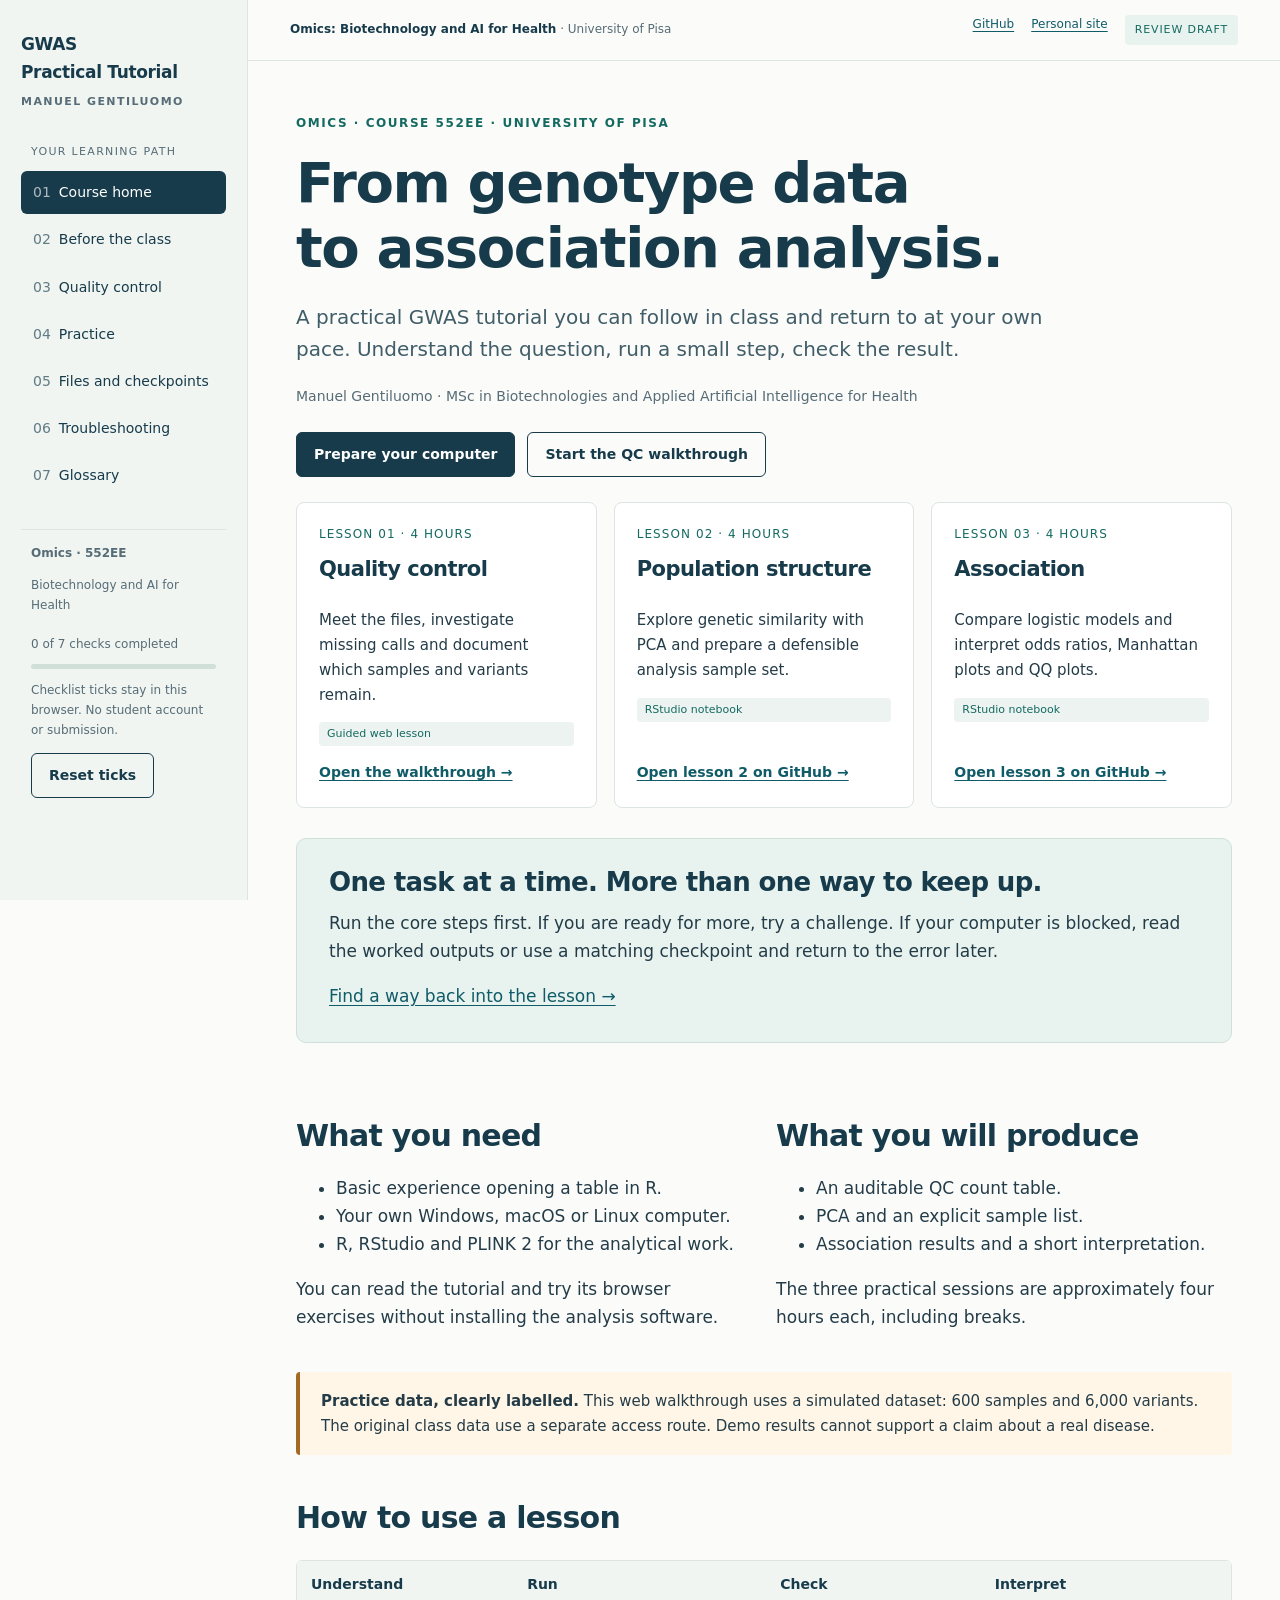
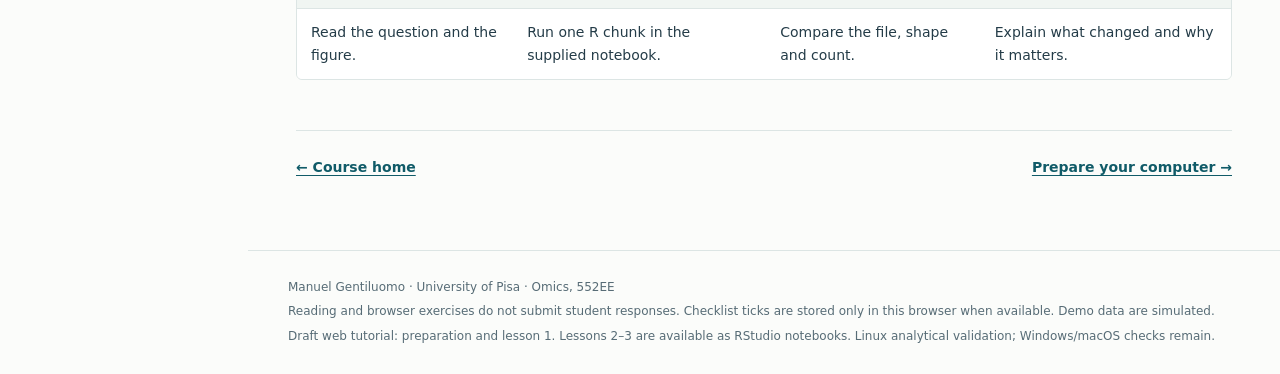
==== tutorial/index.html @ d3e7a6e2 "Add navigable QC tutorial with interactive practice and simulated checkpoints" ====
<!doctype html>
<html lang="en"><head><meta charset="utf-8"><meta name="viewport" content="width=device-width,initial-scale=1">
<title>GWAS Practical Tutorial · Manuel Gentiluomo</title><meta name="description" content="Guided GWAS practical work for Omics: Biotechnology and AI for Health, course 552EE. Quality control, RStudio setup and simulated-data checkpoints.">
<style>:root{--ink:#173b4b;--text:#243c48;--muted:#576c76;--paper:#fbfcfa;--line:#dce5e4;--mint:#e8f3ef;--teal:#146a61;--amber:#805017;--warm:#fff6e7;--nav:248px}*{box-sizing:border-box}html{scroll-behavior:smooth}body{margin:0;background:var(--paper);color:var(--text);font:17px/1.65 system-ui,-apple-system,BlinkMacSystemFont,"Segoe UI",sans-serif}a{color:#105b68;text-underline-offset:3px}button,input,textarea{font:inherit}button,a,input,summary{touch-action:manipulation}:focus-visible{outline:3px solid #b26720;outline-offset:4px}.skip{position:fixed;top:-100px;left:20px;z-index:10;background:white;padding:12px}.skip:focus{top:12px}.rail{position:fixed;inset:0 auto 0 0;width:var(--nav);background:#f0f5f2;border-right:1px solid var(--line);padding:30px 21px;overflow-y:auto;z-index:3}.brand{font-size:17px;font-weight:750;letter-spacing:-.02em;text-decoration:none;color:var(--ink);display:block}.brand small{display:block;font-size:11px;letter-spacing:.13em;font-weight:650;color:var(--muted);margin-top:7px}.rail-label{font-size:11px;text-transform:uppercase;letter-spacing:.12em;color:var(--muted);margin:32px 10px 10px}.nav-link{display:block;text-decoration:none;padding:10px 12px;border-radius:6px;margin:4px 0;font-size:14px;color:var(--ink)}.nav-link[aria-current=page]{background:var(--ink);color:white}.nav-link:hover{background:#dfeae5}.nav-link[aria-current=page]:hover{background:var(--ink)}.nav-number{opacity:.65;margin-right:8px}.rail-foot{font-size:12px;margin-top:32px;padding:14px 10px;border-top:1px solid var(--line);color:var(--muted)}.shell{margin-left:var(--nav)}.topbar{border-bottom:1px solid var(--line);padding:15px 42px;display:flex;align-items:center;justify-content:space-between;gap:15px;font-size:12px;color:var(--muted);background:rgba(251,252,250,.96)}.topbar strong{color:var(--ink);font-weight:600}.menu-button{display:none}.badge{font-size:11px;text-transform:uppercase;letter-spacing:.08em;background:var(--mint);color:var(--teal);padding:6px 10px;border-radius:4px;white-space:nowrap}main{max-width:1060px;padding:46px 48px 70px;margin:auto;min-height:85vh}h1,h2,h3{color:var(--ink);line-height:1.16;letter-spacing:-.025em}h1{font-size:clamp(33px,4.4vw,56px);margin:16px 0 20px;font-weight:650;max-width:830px}h2{font-size:30px;margin:46px 0 20px}h3{font-size:21px;margin:25px 0 13px}.eyebrow{font-size:12px;letter-spacing:.13em;text-transform:uppercase;color:var(--teal);font-weight:700}.lead{font-size:20px;line-height:1.6;max-width:760px;color:#405d68}.quiet{color:var(--muted);font-size:14px}.hero{padding:28px 32px 32px;background:var(--mint);border:1px solid #cfdfd9;border-radius:10px;margin:30px 0}.hero h2{margin:0 0 12px;font-size:26px}.hero p{margin-top:0}.actions{display:flex;gap:12px;flex-wrap:wrap;margin:24px 0 8px}.button{display:inline-block;border:1px solid var(--ink);padding:11px 17px;background:var(--ink);color:white;border-radius:6px;text-decoration:none;font-size:14px;font-weight:650;cursor:pointer;line-height:1.5}.button.secondary{background:transparent;color:var(--ink)}.button:hover{filter:brightness(1.12)}.cards{display:grid;grid-template-columns:repeat(3,1fr);gap:17px;margin:25px 0}.card{border:1px solid var(--line);background:white;padding:22px;border-radius:8px;display:flex;flex-direction:column}.card h3{margin:12px 0}.card p{font-size:15px}.card .card-link{margin-top:auto;padding-top:15px;font-size:14px;font-weight:650}.step-no{font-size:12px;text-transform:uppercase;letter-spacing:.09em;color:var(--teal)}.note,.check,.warning{padding:17px 21px;border-radius:4px;margin:24px 0;border-left:4px solid #4a7782;background:#edf3f5;font-size:15px}.check{background:var(--mint);border-color:var(--teal)}.warning{background:var(--warm);border-color:#a36a23}.note p,.check p,.warning p{margin:5px 0}.two-col{display:grid;grid-template-columns:1fr 1fr;gap:24px}.section-toc{border:1px solid var(--line);padding:20px 24px;border-radius:7px;columns:2;font-size:14px}.section-toc a{display:block;margin:7px 0}.step{border-top:1px solid var(--line);padding-top:12px;margin-top:48px;scroll-margin-top:25px}.step .step-no{display:block;margin-top:15px}.step h2{margin-top:9px}.codebox{position:relative;margin:18px 0}.codebox pre{margin:0;overflow:auto;padding:46px 20px 20px;background:#142e3a;color:#e4f1f1;border-radius:7px;max-height:490px;font:13px/1.8 ui-monospace,SFMono-Regular,Consolas,monospace}.code-label{position:absolute;top:10px;left:17px;text-transform:uppercase;font-size:10px;letter-spacing:.12em;color:#a9ccce}.copy-button{position:absolute;top:8px;right:10px;font-size:11px;line-height:1.4;padding:4px 9px;background:#274653;color:#fff;border:1px solid #60808c;border-radius:4px;cursor:pointer}.inline-code,code:not(pre code){background:#e9efec;padding:2px 5px;border-radius:3px;font-size:.88em;overflow-wrap:anywhere}pre code{background:none;padding:0;color:inherit}.table-wrap{overflow:auto;margin:24px 0;border:1px solid var(--line);border-radius:6px}table{width:100%;border-collapse:collapse;background:white;font-size:14px}caption{text-align:left;background:#edf3ef;font-size:13px;padding:10px 14px;font-weight:650}th,td{text-align:left;padding:12px 14px;border-bottom:1px solid var(--line);vertical-align:top}th{background:#f0f5f2;font-weight:650;color:var(--ink)}tr:last-child td{border-bottom:0}.mono{font-family:ui-monospace,SFMono-Regular,Consolas,monospace;font-size:12px}.figure{background:white;border:1px solid var(--line);padding:18px;border-radius:7px;margin:25px 0}.figure img{display:block;width:100%;height:auto}.figure figcaption{font-size:13px;color:var(--muted);padding:12px 7px 0}.figure svg{display:block;width:100%;height:auto}details{border:1px solid var(--line);border-radius:6px;margin:14px 0;background:white}summary{padding:15px 18px;font-size:15px;font-weight:650;cursor:pointer;color:var(--ink)}.detail-body{padding:0 19px 18px;font-size:15px}details[open] summary{border-bottom:1px solid var(--line);margin-bottom:15px}.quiz{padding:23px;background:white;border:1px solid var(--line);border-radius:7px;margin:20px 0}.quiz fieldset{border:0;padding:0;margin:0}.quiz legend{font-weight:650;font-size:17px;margin-bottom:14px}.quiz label{display:block;padding:8px;border-radius:4px}.quiz label:hover{background:#f0f5f2}.quiz input{margin-right:9px}.feedback{margin:15px 0 0;font-size:15px}.feedback:empty{display:none}.interactive{padding:25px;border:1px solid #c7ddd4;border-radius:8px;background:#f0f7f3;margin:25px 0}.interactive label{display:block;font-size:15px;font-weight:650}.interactive input[type=range]{width:100%;accent-color:var(--teal);margin:24px 0}.metric-row{display:grid;grid-template-columns:1fr 1fr;gap:20px}.metric strong{font-size:34px;font-weight:650;display:block;line-height:1.4;color:var(--ink)}.metric span{font-size:13px;color:var(--muted)}.checklist{list-style:none;padding:0}.checklist li{margin:12px 0}.checklist label{display:flex;gap:12px;align-items:flex-start;font-size:15px}.checklist input{margin-top:7px;accent-color:var(--teal)}.os-buttons{display:flex;gap:8px;flex-wrap:wrap;margin:20px 0}.os-buttons button{padding:10px 17px;border-radius:5px;border:1px solid #9ebbb3;background:white;font-size:14px;cursor:pointer;color:var(--ink)}.os-buttons button[aria-pressed=true]{background:var(--ink);border-color:var(--ink);color:white}.os-panel{padding:18px 22px;background:#eef4f0;border-radius:6px}.os-panel h3{margin-top:0}.package-list{display:grid;gap:12px}.package{border:1px solid var(--line);background:white;padding:19px;border-radius:6px;display:grid;grid-template-columns:1fr auto;align-items:center;gap:15px}.package h3{font-size:17px;margin:0 0 5px}.package p{font-size:13px;margin:0}.page[hidden],[hidden]{display:none!important}.progress-wrap{margin-top:20px;font-size:12px}.progress-track{height:5px;background:#d1dfd9;border-radius:5px;margin:9px 0}.progress-bar{height:5px;background:var(--teal);border-radius:5px;width:0}.page-end{display:flex;justify-content:space-between;flex-wrap:wrap;gap:15px;border-top:1px solid var(--line);margin-top:50px;padding-top:25px}.page-end a{font-size:14px;font-weight:650}.footer{border-top:1px solid var(--line);padding:22px 40px;font-size:12px;color:var(--muted)}.footer p{margin:5px 0}.toast{position:fixed;bottom:22px;left:50%;transform:translateX(-50%);background:var(--ink);color:white;padding:12px 20px;border-radius:6px;font-size:14px;z-index:7;max-width:90vw}.file-family{display:grid;grid-template-columns:repeat(3,1fr);gap:12px;margin:25px 0}.file-tile{padding:20px;background:white;border:1px solid var(--line);border-top:4px solid var(--teal);border-radius:5px}.file-tile strong{display:block;font-size:25px;color:var(--ink)}.file-tile p{font-size:14px;margin-bottom:0}.download-small{font-size:14px}.header-links{display:flex;gap:17px}.answer-space{width:100%;min-height:120px;border:1px solid #a5bcb6;border-radius:5px;padding:12px;background:#fff}.no-js{background:var(--warm);padding:20px}.pill{display:inline-block;padding:3px 8px;background:#edf3f1;font-size:11px;border-radius:4px;color:var(--teal)}@media(max-width:1100px){:root{--nav:220px}main{padding:32px}.topbar{padding:14px 30px}.cards{gap:12px}.card{padding:17px}}@media(max-width:800px){.rail{display:none}.rail.open{display:block;width:260px;box-shadow:0 0 0 100vmax #142e3a55}.shell{margin-left:0}.menu-button{display:inline-block;border:1px solid var(--line);border-radius:4px;background:white;padding:7px 10px;color:var(--ink);font-size:13px}.topbar{padding:12px 18px}.topbar .course-subtitle{display:none}main{padding:29px 20px 50px}.cards{grid-template-columns:1fr}.card{padding:21px}.card .card-link{padding-top:5px}.two-col{grid-template-columns:1fr}.hero{padding:24px}.section-toc{columns:1}.file-family{grid-template-columns:1fr}.file-tile strong{font-size:21px}.package{grid-template-columns:1fr}.package .button{justify-self:start}.header-links{gap:10px}.header-links a{font-size:11px}.footer{padding:20px}h2{font-size:27px}.lead{font-size:18px}}@media print{.rail,.topbar,.copy-button,.page-end,.footer,.os-buttons{display:none}.shell{margin-left:0}main{max-width:none;padding:0}.page{display:block!important;break-before:page}.page:first-child{break-before:auto}pre{white-space:pre-wrap!important;max-height:none!important}.figure,.quiz,.note,.check{break-inside:avoid}details .detail-body{display:block}body{font-size:11pt;background:white}.actions{display:none}.hero{background:white}}

main:focus-visible{outline:none}
@media(max-width:800px){.topbar{flex-wrap:wrap;align-items:flex-start}.topbar>div:first-child{display:flex;align-items:center;gap:8px}.header-links{width:100%;align-items:center}.header-links .badge{margin-left:auto}.topbar strong{font-size:11px}}
@media(prefers-reduced-motion:reduce){html{scroll-behavior:auto}}
</style></head><body>
<a class="skip" href="#main-content">Skip to content</a>
<aside class="rail" id="course-navigation"><a class="brand" href="#home">GWAS<br>Practical Tutorial<small>MANUEL GENTILUOMO</small></a><p class="rail-label">Your learning path</p><nav aria-label="Course navigation"><a class="nav-link" href="#home"><span class="nav-number">01</span>Course home</a><a class="nav-link" href="#setup"><span class="nav-number">02</span>Before the class</a><a class="nav-link" href="#qc"><span class="nav-number">03</span>Quality control</a><a class="nav-link" href="#practice"><span class="nav-number">04</span>Practice</a><a class="nav-link" href="#downloads"><span class="nav-number">05</span>Files and checkpoints</a><a class="nav-link" href="#help"><span class="nav-number">06</span>Troubleshooting</a><a class="nav-link" href="#glossary"><span class="nav-number">07</span>Glossary</a></nav>
<div class="rail-foot"><strong>Omics · 552EE</strong><p>Biotechnology and AI for Health</p><div class="progress-wrap"><span id="progress-text"></span><div class="progress-track"><div class="progress-bar"></div></div><p id="progress-note"></p><button type="button" class="button secondary" id="reset-progress">Reset ticks</button></div></div></aside>
<div class="shell"><header class="topbar"><div><button type="button" class="menu-button" aria-controls="course-navigation" aria-expanded="false">Menu</button> <strong>Omics: Biotechnology and AI for Health</strong><span class="course-subtitle"> · University of Pisa</span></div><div class="header-links"><a href="https://github.com/mgentiluomo/GWAS_training_session/tree/course/2026-guided-training">GitHub</a><a href="https://www.manuelgentiluomo.it/">Personal site</a><span class="badge">Review draft</span></div></header>
<main id="main-content" tabindex="-1"><noscript><p class="no-js">JavaScript is off. All written lessons remain below; the slider and interactive feedback need JavaScript. Download links require a connection.</p></noscript><article class="page" id="home" data-page="home" data-title="Course home">
<span class="eyebrow">Omics · Course 552EE · University of Pisa</span>
<h1>From genotype data<br>to association analysis.</h1>
<p class="lead">A practical GWAS tutorial you can follow in class and return to at your own pace. Understand the question, run a small step, check the result.</p>
<p class="quiet">Manuel Gentiluomo · MSc in Biotechnologies and Applied Artificial Intelligence for Health</p>
<div class="actions"><a class="button" href="#setup">Prepare your computer</a><a class="button secondary" href="#qc">Start the QC walkthrough</a></div>
<div class="cards">
<article class="card"><span class="step-no">Lesson 01 · 4 hours</span><h3>Quality control</h3><p>Meet the files, investigate missing calls and document which samples and variants remain.</p><span class="pill">Guided web lesson</span><a class="card-link" href="#qc">Open the walkthrough →</a></article>
<article class="card"><span class="step-no">Lesson 02 · 4 hours</span><h3>Population structure</h3><p>Explore genetic similarity with PCA and prepare a defensible analysis sample set.</p><span class="pill">RStudio notebook</span><a class="card-link" href="https://github.com/mgentiluomo/GWAS_training_session/blob/course/2026-guided-training/lessons/02_population_structure.Rmd">Open lesson 2 on GitHub →</a></article>
<article class="card"><span class="step-no">Lesson 03 · 4 hours</span><h3>Association</h3><p>Compare logistic models and interpret odds ratios, Manhattan plots and QQ plots.</p><span class="pill">RStudio notebook</span><a class="card-link" href="https://github.com/mgentiluomo/GWAS_training_session/blob/course/2026-guided-training/lessons/03_association.Rmd">Open lesson 3 on GitHub →</a></article>
</div>
<div class="hero"><h2>One task at a time. More than one way to keep up.</h2><p>Run the core steps first. If you are ready for more, try a challenge. If your computer is blocked, read the worked outputs or use a matching checkpoint and return to the error later.</p><a href="#help">Find a way back into the lesson →</a></div>
<div class="two-col"><section><h2>What you need</h2><ul><li>Basic experience opening a table in R.</li><li>Your own Windows, macOS or Linux computer.</li><li>R, RStudio and PLINK 2 for the analytical work.</li></ul><p>You can read the tutorial and try its browser exercises without installing the analysis software.</p></section><section><h2>What you will produce</h2><ul><li>An auditable QC count table.</li><li>PCA and an explicit sample list.</li><li>Association results and a short interpretation.</li></ul><p>The three practical sessions are approximately four hours each, including breaks.</p></section></div>
<div class="warning"><strong>Practice data, clearly labelled.</strong> This web walkthrough uses a simulated dataset: 600 samples and 6,000 variants. The original class data use a separate access route. Demo results cannot support a claim about a real disease.</div>
<h2>How to use a lesson</h2><div class="table-wrap"><table><thead><tr><th scope="col">Understand</th><th scope="col">Run</th><th scope="col">Check</th><th scope="col">Interpret</th></tr></thead><tbody><tr><td>Read the question and the figure.</td><td>Run one R chunk in the supplied notebook.</td><td>Compare the file, shape and count.</td><td>Explain what changed and why it matters.</td></tr></tbody></table></div>
<div class="page-end"><a href="#home">← Course home</a><a href="#setup">Prepare your computer →</a></div>
</article><article class="page" id="setup" data-page="setup" data-title="Before the class">
<span class="eyebrow">Before the class</span><h1>A working starting point.</h1>
<p class="lead">Keep your computer in your preferred language. We use explicit file conventions and a single RStudio project.</p>
<h2>1. Download the complete project</h2><p>Download the ZIP and extract it into a writable local folder. Open <code>GWAS_training_session.Rproj</code>. Keep its folders together; do not move individual notebooks into a new folder.</p>
<div class="actions"><a class="button" href="https://github.com/mgentiluomo/GWAS_training_session/archive/refs/heads/course/2026-guided-training.zip">Download the RStudio project</a><a class="button secondary" href="https://github.com/mgentiluomo/GWAS_training_session/tree/course/2026-guided-training">Browse the source on GitHub</a></div>
<p class="quiet">This preview points to the review branch. The main branch is not yet the revised course.</p>
<h2>2. Install R and RStudio</h2><p>Install <a href="https://cran.r-project.org/">R</a> first, then <a href="https://posit.co/download/rstudio-desktop/">RStudio Desktop</a>. Open the project and find the R console: it usually has a <code>&gt;</code> prompt.</p>
<div class="codebox"><span class="code-label">R console · check the project</span><button class="copy-button" type="button" aria-label="Copy this code block">Copy</button><pre><code>getwd()
file.exists(&quot;config.R&quot;)</code></pre></div>
<div class="check"><strong>Check:</strong> the second command returns <code>TRUE</code>. If not, reopen the project instead of editing paths in every lesson.</div>
<h2>3. Add PLINK 2 for your system</h2><p>Download from the <a href="https://www.cog-genomics.org/plink/2.0/">official PLINK 2 page</a>, extract the archive, and put the executable in the project’s <code>bin/</code> folder. The tested Linux build is beta 1.4, 7 November 2026; record the actual build you use.</p>
<div class="os-buttons" role="group" aria-label="Operating system instructions"><button type="button" data-os="windows" aria-pressed="true">Windows</button><button type="button" data-os="mac" aria-pressed="false">macOS</button><button type="button" data-os="linux" aria-pressed="false">Linux</button></div>
<section class="os-panel" data-os-panel="windows"><h3>Windows</h3><p>Select the appropriate 64-bit build. Put <code>plink2.exe</code> directly in <code>bin/</code>. Windows may hide known filename extensions: check the file type and avoid accidentally naming it <code>plink2.exe.exe</code>.</p></section>
<section class="os-panel" data-os-panel="mac"><h3>macOS</h3><p>Select ARM64 for Apple Silicon or the matching Intel build for an Intel Mac. Put <code>plink2</code> in <code>bin/</code>. If necessary, run <code>Sys.chmod("bin/plink2", "0755")</code> in the R console. Follow the standard macOS approval process for a trusted official download.</p></section>
<section class="os-panel" data-os-panel="linux"><h3>Linux</h3><p>Select a build compatible with the CPU. Put <code>plink2</code> in <code>bin/</code>. If necessary, run <code>Sys.chmod("bin/plink2", "0755")</code> in the R console. A working executable on PATH is also supported.</p></section>
<div class="warning">The analytical workflow has been executed on Linux. The Windows and macOS instructions still require checks on those systems. Do not disable system security to run a download.</div>
<h2>4. Create or download the demo inputs</h2><p>Leave <code>mode = "demo"</code> in <code>config.R</code>. Create the data in the R console:</p>
<div class="codebox"><span class="code-label">R · run in RStudio</span><button class="copy-button" type="button" aria-label="Copy this code block">Copy</button><pre><code>source(&quot;scripts/create_demo.R&quot;)</code></pre></div>
<p>The final table should report <strong>600 samples and 6000 variants</strong>. If you cannot generate it yet, download the same input files and extract them into the project root, preserving the <code>data/demo/</code> path.</p>
<a class="button secondary" href="https://raw.githubusercontent.com/mgentiluomo/GWAS_training_session/course/2026-guided-training/tutorial/downloads/demo_input.zip" download>Download the demo input</a>
<h2>5. Run the pre-class check</h2><div class="codebox"><span class="code-label">R · run in RStudio</span><button class="copy-button" type="button" aria-label="Copy this code block">Copy</button><pre><code>source(&quot;scripts/preflight.R&quot;)</code></pre></div>
<p>The check tests the executable, input-file consistency and PLINK read/write access in a path with spaces and non-English characters. It saves <code>results/demo/preflight.txt</code>. If it stops, keep the first error and visit <a href="#help">Troubleshooting</a>.</p>
<h2>Different languages, identical file conventions</h2>
<div class="table-wrap"><table><thead><tr><th scope="col">Convention</th><th scope="col">Use</th><th scope="col">Avoid</th></tr></thead><tbody><tr><td>Decimal mark</td><td>23.5</td><td>23,5 in a course numeric field</td></tr><tr><td>Column separator</td><td>Tabs in metadata TSV</td><td>Assuming every .csv uses the same delimiter</td></tr><tr><td>Thousands grouping</td><td>12500</td><td>12,500 or 12.500</td></tr><tr><td>Sample identifiers</td><td>Text, e.g. 00123</td><td>Dropping initial zeros</td></tr><tr><td>Text encoding</td><td>UTF-8</td><td>An undocumented export encoding</td></tr></tbody></table></div>
<p>The setup sets decimal display to a point in the current R session. It does not change your operating-system language. The importer rejects ambiguous numeric fields rather than guessing.</p>
<details><summary>Why a comma is not always a decimal mark</summary><div class="detail-body"><p>In one file, <code>1,234</code> may mean one point two three four; in another, one thousand two hundred thirty-four. A blanket replacement can corrupt data. Confirm the documented delimiter and decimal convention before converting an external file.</p></div></details>
<p><a href="https://github.com/mgentiluomo/GWAS_training_session/blob/course/2026-guided-training/docs/international_setup.md">Read the detailed international-settings guide →</a></p>
<h2>Your ready checklist</h2>
<ul class="checklist"><li><label><input type="checkbox" data-progress="ready-project"><span>The complete RStudio project opens, and config.R exists.</span></label></li></ul>
<ul class="checklist"><li><label><input type="checkbox" data-progress="ready-plink"><span>PLINK 2 reports a working version.</span></label></li></ul>
<ul class="checklist"><li><label><input type="checkbox" data-progress="ready-data"><span>The demo BED/BIM/FAM set is present and preflight passes.</span></label></li></ul>
<ul class="checklist"><li><label><input type="checkbox" data-progress="ready-panes"><span>I can distinguish the R console, terminal and notebook editor.</span></label></li></ul>
<div class="page-end"><a href="#home">← Course home</a><a href="#qc">Open quality control →</a></div>
</article><article class="page" id="qc" data-page="qc" data-title="Quality control"><span class="eyebrow">Lesson 01 · Core walkthrough · 4 hours</span><h1>Quality control.<br>Keep track of every decision.</h1>
<p class="lead">Before testing association, ask whether the genotype data are sufficiently complete and whether the samples fit the planned analysis.</p>
<p>Open <code>lessons/01_quality_control.Rmd</code> in RStudio. Read this page alongside it. Run one chunk at a time; the web page itself does not run R or PLINK.</p>
<nav class="section-toc" aria-label="Quality control steps"><a href="#qc-start">1. Start a clean session</a><a href="#qc-files">2. Understand the files</a><a href="#qc-baseline">3. Establish the baseline</a><a href="#qc-missing">4. Inspect missingness</a><a href="#qc-filter">5. Filter and count</a><a href="#qc-het">6. Review heterozygosity</a><a href="#qc-related">7. Review relatedness</a><a href="#qc-finish">8. Save the checkpoint</a></nav><section class="step" id="qc-start"><span class="step-no">Step 01</span><h2>Start a clean session.</h2><p>Open the project and restart R. Use the notebook’s Run button if keyboard shortcuts differ on your keyboard. The first chunk loads the shared helpers and checks the matching genotype files.</p><div class="codebox"><span class="code-label">R · run in RStudio</span><button class="copy-button" type="button" aria-label="Copy this code block">Copy</button><pre><code>root &lt;- if (file.exists(&quot;R/course.R&quot;)) &quot;.&quot; else &quot;..&quot;
source(file.path(root, &quot;R&quot;, &quot;course.R&quot;))
cfg &lt;- course_config(root)
print(check_bed(cfg$input))</code></pre></div><div class="check"><strong>Check:</strong> the data mode says <code>demo (SIMULATED data)</code> and the input counts are 600 samples and 6000 variants. A missing-file error means setup is incomplete; do not run later chunks yet.</div><div class="table-wrap"><table><thead><tr><th scope="col">Location</th><th scope="col">What belongs there</th><th scope="col">Example</th></tr></thead><tbody><tr><td>R console</td><td>R expressions</td><td>2 + 2</td></tr><tr><td>Terminal</td><td>Operating-system commands</td><td>plink2 --version</td></tr><tr><td>Notebook editor</td><td>Saved instructions and executable R chunks</td><td>run_plink(...)</td></tr></tbody></table></div><p><code>run_plink()</code> is R code that starts an external program. The printed PLINK command is a record of the operation, not another R expression to paste into the console.</p></section><section class="step" id="qc-files"><span class="step-no">Step 02</span><h2>Three files describe one genotype dataset.</h2><p>The binary calls, variant information and sample information belong together. Their order matters: a matching filename alone does not prove that the three files come from the same release.</p><div class="file-family"><article class="file-tile"><strong>.bed</strong><p>Packed genotype calls. Do not open or edit it as a text table.</p></article><article class="file-tile"><strong>.bim</strong><p>One row per variant: location, identifier and two alleles.</p></article><article class="file-tile"><strong>.fam</strong><p>One row per sample: identifiers, parents, sex and phenotype.</p></article></div><div class="table-wrap"><table><caption>Example: first three rows of the simulated FAM</caption><thead><tr><th scope="col">FID</th><th scope="col">IID</th><th scope="col">Father</th><th scope="col">Mother</th><th scope="col">Sex</th><th scope="col">Phenotype</th></tr></thead><tbody><tr><td>DEMO_0001</td><td>DEMO_0001</td><td>0</td><td>0</td><td>1</td><td>2</td></tr><tr><td>DEMO_0002</td><td>DEMO_0002</td><td>0</td><td>0</td><td>2</td><td>2</td></tr><tr><td>DEMO_0003</td><td>DEMO_0003</td><td>0</td><td>0</td><td>2</td><td>2</td></tr></tbody></table></div><div class="table-wrap"><table><caption>Example: first three rows of the simulated BIM</caption><thead><tr><th scope="col">Chromosome</th><th scope="col">Variant ID</th><th scope="col">cM</th><th scope="col">Position</th><th scope="col">A1</th><th scope="col">A2</th></tr></thead><tbody><tr><td>1</td><td>demo_rs1</td><td>0</td><td>10000</td><td>A</td><td>G</td></tr><tr><td>1</td><td>demo_rs23</td><td>0</td><td>20000</td><td>A</td><td>G</td></tr><tr><td>1</td><td>demo_rs45</td><td>0</td><td>30000</td><td>A</td><td>G</td></tr></tbody></table></div><p>For the course’s binary outcome, <code>1 = control</code> and <code>2 = case</code>. In the original class input, a FAM phenotype may be unavailable until updated from the external phenotype file. We use explicit external metadata in both modes.</p><div class="codebox"><span class="code-label">R · run in RStudio</span><button class="copy-button" type="button" aria-label="Copy this code block">Copy</button><pre><code>fam &lt;- read_fam(cfg$input)
bim &lt;- read_ws(paste0(cfg$input, &quot;.bim&quot;), header = FALSE)
head(fam)
head(bim)
metadata &lt;- prepare_metadata(cfg)
table(metadata$Disease, useNA = &quot;ifany&quot;)</code></pre></div><div class="check"><strong>Check:</strong> the metadata match genotyped people by both FID and IID. Identifier zeros stay intact. Missing or duplicate ID pairs stop the import.</div><details><summary>Pause and explain: where would you find a variant’s physical position?</summary><div class="detail-body"><p>Inspect column 4 of the BIM file. To connect a covariate record to the right sample, match the FID/IID pair, not the row number.</p></div></details></section><section class="step" id="qc-baseline"><span class="step-no">Step 03</span><h2>Establish a baseline before filtering.</h2><p>We retain autosomes for this core exercise, update recorded sex and load the binary phenotype. Original input files are not overwritten.</p><div class="codebox"><span class="code-label">R · run in RStudio</span><button class="copy-button" type="button" aria-label="Copy this code block">Copy</button><pre><code>start &lt;- file.path(cfg$qc, &quot;01_autosomes&quot;)
run_plink(cfg, c(&quot;--bfile&quot;, cfg$input, &quot;--autosome&quot;,
                &quot;--update-sex&quot;, file.path(cfg$out, &quot;sex.tsv&quot;),
                &quot;--pheno&quot;, file.path(cfg$out, &quot;phenotype.tsv&quot;), &quot;--pheno-name&quot;, &quot;Disease&quot;,
                &quot;--make-bed&quot;, &quot;--out&quot;, start), paste0(start, c(&quot;.bed&quot;, &quot;.bim&quot;, &quot;.fam&quot;)))
record_counts(cfg, start, &quot;01_autosomes&quot;)
run_plink(cfg, c(&quot;--bfile&quot;, start, &quot;--missing&quot;, &quot;--out&quot;, file.path(cfg$qc, &quot;before&quot;)),
          file.path(cfg$qc, c(&quot;before.smiss&quot;, &quot;before.vmiss&quot;)))</code></pre></div><div class="table-wrap"><table><thead><tr><th scope="col">Argument</th><th scope="col">What it does</th></tr></thead><tbody><tr><td>--bfile</td><td>Names the input BED/BIM/FAM prefix</td></tr><tr><td>--autosome</td><td>Selects chromosomes 1–22</td></tr><tr><td>--update-sex</td><td>Reads the explicit sex-code file</td></tr><tr><td>--pheno / --pheno-name</td><td>Loads the named Disease outcome</td></tr><tr><td>--make-bed</td><td>Writes a new matching genotype set</td></tr><tr><td>--out</td><td>Names the output prefix and log files</td></tr></tbody></table></div><div class="check"><strong>Check:</strong> find <code>01_autosomes.bed/.bim/.fam</code>, <code>before.smiss</code> and <code>before.vmiss</code> under <code>results/demo/01_qc/</code>. The baseline still has 600 samples and 6000 variants.</div><a class="button secondary" href="https://raw.githubusercontent.com/mgentiluomo/GWAS_training_session/course/2026-guided-training/tutorial/downloads/qc_01_autosomes.zip" download>Download checkpoint</a><p class="quiet">Sex-chromosome analysis needs genome-build and PAR checks. It is an extension, rather than an implicit part of the autosomal walkthrough.</p></section><section class="step" id="qc-missing"><span class="step-no">Step 04</span><h2>Look at missingness before choosing a cutoff.</h2><p>A missing genotype is an uncalled sample–variant entry. Sample missingness uses variants as the denominator; variant missingness uses samples. A 5% missingness threshold corresponds to a 95% call rate.</p><figure class="figure"><img src="[data-uri]" alt="Histogram of 600 simulated samples, with a dashed line at 10% missing calls." loading="lazy"><figcaption>Actual demo diagnostic before QC filtering. Six samples have deliberately elevated missingness.</figcaption></figure><figure class="figure"><img src="[data-uri]" alt="Histogram of 6000 simulated variants, with a dashed line at 5% missing calls." loading="lazy"><figcaption>The denominator here is the number of samples, rather than the number of variants.</figcaption></figure><div class="interactive"><span class="eyebrow">Explore the diagnostic</span><h3>Move the sample-missingness threshold.</h3><label for="missingness-threshold">Maximum missing fraction: <output id="threshold-label">10%</output></label><input id="missingness-threshold" type="range" min="0" max="25" value="10" step="1"><div class="metric-row" aria-live="polite"><div class="metric"><strong id="retained-count">594</strong><span>samples meeting this criterion</span></div><div class="metric"><strong id="excluded-count">6</strong><span>samples above the threshold</span></div></div><p class="quiet">Calculated from the 600 actual demo baseline missingness values. This browser exercise changes no files. Full-pipeline counts can differ after earlier filtering changes the denominator.</p></div><div class="codebox"><span class="code-label">R · run in RStudio</span><button class="copy-button" type="button" aria-label="Copy this code block">Copy</button><pre><code>smiss &lt;- read_ws(file.path(cfg$qc, &quot;before.smiss&quot;))
vmiss &lt;- read_ws(file.path(cfg$qc, &quot;before.vmiss&quot;))
par(mfrow = c(1, 2))
hist(as.numeric(smiss$F_MISS), breaks = 30, main = &quot;Sample missingness&quot;, xlab = &quot;Missing-call fraction&quot;)
abline(v = cfg$mind, col = &quot;#B45309&quot;, lty = 2)
hist(as.numeric(vmiss$F_MISS), breaks = 30, main = &quot;Variant missingness&quot;, xlab = &quot;Missing-call fraction&quot;)
abline(v = cfg$geno, col = &quot;#B45309&quot;, lty = 2)
par(mfrow = c(1, 1))</code></pre></div><div class="quiz" data-quiz data-correct="a" data-explanation="A sample at 9% passes a 10% sample-missingness threshold; a variant at 6% fails a 5% variant-missingness threshold. Each threshold has its own denominator."><fieldset><legend>A sample has 9% missing calls; a variant has 6%. With mind = 0.10 and geno = 0.05, what passes?</legend><label><input type="radio" name="missingness-quiz" value="a">The sample passes; the variant fails.</label><label><input type="radio" name="missingness-quiz" value="b">The sample fails; the variant passes.</label><label><input type="radio" name="missingness-quiz" value="c">Both pass.</label></fieldset><button class="button secondary" type="button">Check my reasoning</button><div class="feedback" role="status"></div></div></section><section class="step" id="qc-filter"><span class="step-no">Step 05</span><h2>Apply one filter, then count.</h2><p>The course uses teaching thresholds: variant missingness 5%, sample missingness 10%, and MAF 1%. These are choices to examine, not values to transfer automatically to any study.</p><h3>A. Variant missingness: --geno 0.05</h3><p>Remove variants with missing calls in more than 5% of samples.</p><div class="codebox"><span class="code-label">R · run in RStudio</span><button class="copy-button" type="button" aria-label="Copy this code block">Copy</button><pre><code>geno &lt;- file.path(cfg$qc, &quot;02_geno&quot;)
run_plink(cfg, c(&quot;--bfile&quot;, start, &quot;--geno&quot;, plink_number(cfg$geno), &quot;--make-bed&quot;, &quot;--out&quot;, geno))
record_counts(cfg, geno, &quot;02_geno&quot;)</code></pre></div><div class="check">Demo checkpoint: <strong>600 samples · 5970 variants</strong>. Thirty deliberately poorly called variants are removed.</div><a class="button secondary" href="https://raw.githubusercontent.com/mgentiluomo/GWAS_training_session/course/2026-guided-training/tutorial/downloads/qc_02_geno.zip" download>Download checkpoint</a><h3>B. Sample missingness: --mind 0.10</h3><p>Now remove samples whose missing fraction exceeds 10% on the remaining variants.</p><div class="codebox"><span class="code-label">R · run in RStudio</span><button class="copy-button" type="button" aria-label="Copy this code block">Copy</button><pre><code>mind &lt;- file.path(cfg$qc, &quot;03_mind&quot;)
run_plink(cfg, c(&quot;--bfile&quot;, geno, &quot;--mind&quot;, plink_number(cfg$mind), &quot;--make-bed&quot;, &quot;--out&quot;, mind))
record_counts(cfg, mind, &quot;03_mind&quot;)</code></pre></div><div class="check">Demo checkpoint: <strong>594 samples · 5970 variants</strong>. Six samples are removed.</div><a class="button secondary" href="https://raw.githubusercontent.com/mgentiluomo/GWAS_training_session/course/2026-guided-training/tutorial/downloads/qc_03_mind.zip" download>Download checkpoint</a><h3>C. Minor allele frequency: --maf 0.01</h3><p>Remove variants with minor allele frequency below 1% in the current sample set. MAF is an allele frequency, not the proportion of people carrying the allele.</p><div class="codebox"><span class="code-label">R · run in RStudio</span><button class="copy-button" type="button" aria-label="Copy this code block">Copy</button><pre><code>maf &lt;- file.path(cfg$qc, &quot;04_maf&quot;)
run_plink(cfg, c(&quot;--bfile&quot;, mind, &quot;--maf&quot;, plink_number(cfg$maf), &quot;--make-bed&quot;, &quot;--out&quot;, maf))
record_counts(cfg, maf, &quot;04_maf&quot;)</code></pre></div><div class="check">Demo checkpoint: <strong>594 samples · 5920 variants</strong>. Fifty low-frequency variants are removed.</div><a class="button secondary" href="https://raw.githubusercontent.com/mgentiluomo/GWAS_training_session/course/2026-guided-training/tutorial/downloads/qc_04_maf.zip" download>Download checkpoint</a><details><summary>Why can the order matter?</summary><div class="detail-body"><p>Each filter is calculated using the samples and variants present at that step. Removing poorly called variants can reduce a sample’s measured missingness; removing samples can change allele frequencies. Keep the order and its count table with your results.</p></div></details><ul class="checklist"><li><label><input type="checkbox" data-progress="qc-filters"><span>I can explain which denominator is used by geno, mind and MAF.</span></label></li></ul></section><section class="step" id="qc-het"><span class="step-no">Step 06</span><h2>Review unusual heterozygosity.</h2><p>Estimate the inbreeding coefficient on common, approximately independent variants. LD pruning limits the influence of highly correlated markers. The pruned set is for diagnostics, not automatically the final association dataset.</p><div class="codebox"><span class="code-label">R · run in RStudio</span><button class="copy-button" type="button" aria-label="Copy this code block">Copy</button><pre><code>prune &lt;- file.path(cfg$qc, &quot;prune&quot;)
run_plink(cfg, c(&quot;--bfile&quot;, maf, &quot;--maf&quot;, &quot;0.05&quot;, &quot;--indep-pairwise&quot;, &quot;200&quot;, &quot;50&quot;, &quot;0.2&quot;,
                &quot;--out&quot;, prune), paste0(prune, &quot;.prune.in&quot;))
run_plink(cfg, c(&quot;--bfile&quot;, maf, &quot;--extract&quot;, paste0(prune, &quot;.prune.in&quot;),
                &quot;--het&quot;, &quot;--out&quot;, file.path(cfg$qc, &quot;heterozygosity&quot;)),
          file.path(cfg$qc, &quot;heterozygosity.het&quot;))
het &lt;- read_ws(file.path(cfg$qc, &quot;heterozygosity.het&quot;))
summary(as.numeric(het$F))</code></pre></div><figure class="figure"><img src="[data-uri]" alt="Histogram of F coefficients in the simulated post-missingness and MAF dataset." loading="lazy"><figcaption>F compares observed and expected heterozygosity. Review the pattern together with structure and technical information.</figcaption></figure><div class="codebox"><span class="code-label">R · run in RStudio</span><button class="copy-button" type="button" aria-label="Copy this code block">Copy</button><pre><code>hist(as.numeric(het$F), breaks = 30, main = &quot;Review heterozygosity&quot;, xlab = &quot;F coefficient&quot;)</code></pre></div><div class="warning">An unusual coefficient can reflect technical problems, ancestry or inbreeding. A pooled mean ±3 SD rule can remove valid samples from a heterogeneous cohort. This walkthrough reports the diagnostic without automatic heterozygosity exclusions.</div><details><summary>Going further: what else would you ask before excluding a sample?</summary><div class="detail-body"><p>Review call quality, batch, contamination evidence, population structure and whether the coefficient was estimated using appropriate allele frequencies. Record the rationale and repeat downstream analysis after any justified exclusion.</p></div></details></section><section class="step" id="qc-related"><span class="step-no">Step 07</span><h2>Avoid treating close relatives as independent.</h2><p>The simple association models later in the course assume independent observations. KING estimates genetic kinship and selects a subset avoiding pairs above the chosen threshold.</p><div class="table-wrap"><table><thead><tr><th scope="col">Relationship</th><th scope="col">Approximate KING kinship</th></tr></thead><tbody><tr><td>Duplicate / identical genotype</td><td>0.50</td></tr><tr><td>First degree</td><td>0.25</td></tr><tr><td>Second degree</td><td>0.125</td></tr><tr><td>Third degree</td><td>0.0625</td></tr></tbody></table></div><p>The teaching cutoff is <code>0.0884</code>, screening close relationships through roughly the second degree. Estimates are variable; KING kinship is not the same quantity as PI_HAT.</p><div class="codebox"><span class="code-label">R · run in RStudio</span><button class="copy-button" type="button" aria-label="Copy this code block">Copy</button><pre><code>king &lt;- file.path(cfg$qc, &quot;relatedness&quot;)
run_plink(cfg, c(&quot;--bfile&quot;, maf, &quot;--extract&quot;, paste0(prune, &quot;.prune.in&quot;),
                &quot;--king-cutoff&quot;, plink_number(cfg$kinship), &quot;--out&quot;, king), paste0(king, &quot;.king.cutoff.in.id&quot;))
final &lt;- file.path(cfg$qc, &quot;qc_final&quot;)
# Apply the sample list to ALL QC-passing variants, not just the pruned subset.
run_plink(cfg, c(&quot;--bfile&quot;, maf, &quot;--keep&quot;, paste0(king, &quot;.king.cutoff.in.id&quot;),
                &quot;--make-bed&quot;, &quot;--out&quot;, final))
record_counts(cfg, final, &quot;05_unrelated&quot;)
read.delim(file.path(cfg$qc, &quot;sample_variant_counts.tsv&quot;))</code></pre></div><div class="check"><strong>Check:</strong> the demo finishes with 592 samples and 5920 variants. Two simulated duplicate pairs lead to two exclusions. Apply the retained <em>sample</em> list to all QC-passing variants, rather than keeping only the LD-pruned markers.</div><details><summary>How would sample selection change in a research study?</summary><div class="detail-body"><p>Call quality, phenotype completeness and the study design can affect which relative should be retained. A mixed-model strategy may instead accommodate related observations. The automatic teaching subset is not a universal sample-priority rule.</p></div></details></section><section class="step" id="qc-finish"><span class="step-no">Step 08</span><h2>Save a checkpoint you can explain.</h2><div class="table-wrap"><table><caption>Verified output for the default simulated walkthrough</caption><thead><tr><th scope="col">Stage</th><th scope="col">Samples</th><th scope="col">Variants</th></tr></thead><tbody><tr><td>01_autosomes</td><td>600</td><td>6000</td></tr><tr><td>02_geno</td><td>600</td><td>5970</td></tr><tr><td>03_mind</td><td>594</td><td>5970</td></tr><tr><td>04_maf</td><td>594</td><td>5920</td></tr><tr><td>05_unrelated</td><td>592</td><td>5920</td></tr></tbody></table></div><p>Your checkpoint is <code>qc_final.bed/.bim/.fam</code>, alongside the prepared metadata, phenotype file and count table. Lesson 2 reloads these files; it does not require a saved R workspace.</p><a class="button secondary" href="https://raw.githubusercontent.com/mgentiluomo/GWAS_training_session/course/2026-guided-training/tutorial/downloads/qc_final.zip" download>Download the lesson 2 starting checkpoint</a><h3>Before moving on</h3><p>Explain why the sample count decreases at the relatedness step while the variant count remains the same. Then name the file you would inspect if the counts did not match your prediction.</p><details><summary>Compare your explanation</summary><div class="detail-body"><p>The KING cutoff supplies a retained-sample list. It is applied to the full MAF-filtered set, so relatives can be removed without intentionally discarding its variants. Inspect the PLINK log and sample/variant count table; counts alone do not validate every QC decision.</p></div></details><ul class="checklist"><li><label><input type="checkbox" data-progress="qc-checkpoint"><span>I have a complete final genotype set and can account for the exclusions.</span></label></li></ul><div class="hero"><h2>Ready for population structure.</h2><p>Next, use the QC-passing data to calculate PCs, inspect structure and prepare an explicit analysis sample list.</p><a class="button" href="https://github.com/mgentiluomo/GWAS_training_session/blob/course/2026-guided-training/lessons/02_population_structure.Rmd">Open the PCA notebook</a></div></section><div class="page-end"><a href="#setup">← Preparation</a><a href="#practice">Practice and explain →</a></div></article><article class="page" id="practice" data-page="practice" data-title="Practice"><span class="eyebrow">Lesson 01 · Practice</span><h1>Make the decisions yours.</h1>
<p class="lead">Predict first. Run a separate comparison if you can. Use the explanation only after you have tried.</p>
<h2>1. Call rate is not missingness</h2><p>A new sample has a call rate of 94%. A protocol keeps samples with missingness at most 0.08. Does it pass this criterion? Show the conversion.</p><details><summary>Reveal a worked explanation</summary><div class="detail-body"><p>Its missing fraction is <code>1 − 0.94 = 0.06</code>, or 6%. It passes the 8% missingness criterion. This says nothing about whether it passes other QC criteria.</p></div></details><h2>2. A stricter cutoff</h2><p>Before running a new command, predict what reducing <code>mind</code> from 0.10 to 0.05 can do to the retained sample set for the same input. Use a new output prefix such as <code>03_mind_stricter</code>; do not overwrite the core result.</p><details><summary>A hint, without running it</summary><div class="detail-body"><p>The same input and denominator are essential. Ask whether a sample failing the original rule could pass a more restrictive version of that rule.</p></div></details><details><summary>Reveal the reasoning</summary><div class="detail-body"><p>The number retained cannot increase for the same fixed input, though it may stay equal. The exact difference depends on the data. Repeating the whole pipeline can change other estimates, so separate the one-step comparison from a complete rerun.</p></div></details><h2>3. The mixed file set</h2><p>A BED file downloaded yesterday is combined with a BIM from another release. The names match and both files open. What would you check before running QC?</p><details><summary>Reveal the reasoning</summary><div class="detail-body"><p>Check provenance and release, sample/variant order, dimensions and the BED signature/expected byte count. Equal dimensions alone cannot prove that the biological records are matched. Obtain a known matching set rather than relabelling files to bypass a check.</p></div></details><h2>4. A problematic import</h2><p>An exported file has header <code>FID;IID;Age</code> and a value <code>24,5</code>. Explain why renaming it to <code>.tsv</code> is insufficient. What information is needed before conversion?</p><details><summary>Reveal the reasoning</summary><div class="detail-body"><p>Renaming does not change delimiters, decimal marks or encoding. Confirm the documented semicolon separator, decimal comma, missing-value coding, text encoding and identifier handling, then import with those settings and validate a new canonical output. Do not replace all commas blindly.</p></div></details><h2>Write your QC note</h2><p>In five sentences, name the data mode and starting dimensions, explain two filtering choices, give the final dimensions, identify a diagnostic needing review and state one limitation of this walkthrough. Keep your note in your own lab notebook.</p><ul class="checklist"><li><label><input type="checkbox" data-progress="qc-interpretation"><span>I have written a QC interpretation, including a limitation.</span></label></li></ul><div class="note">This page does not submit answers or collect student records. Checklist ticks can remain in this browser; exercise responses are not saved or sent.</div><div class="page-end"><a href="#qc">← Quality control</a><a href="#downloads">Files and checkpoints →</a></div></article><article class="page" id="downloads" data-page="downloads" data-title="Files and checkpoints"><span class="eyebrow">Files and checkpoints</span><h1>The right files<br>for the right step.</h1>
<p class="lead">Every package below contains simulated data only. Extract it into the project root and preserve its internal folders.</p>
<div class="warning">These packages match the default demo seed and tested build. They are not checkpoints for the original class dataset, or for a run whose sample selection or thresholds you changed. Back up an existing run before replacing outputs.</div>
<div class="actions"><a class="button" href="https://github.com/mgentiluomo/GWAS_training_session/archive/refs/heads/course/2026-guided-training.zip">Complete RStudio project</a><a class="button secondary" href="https://github.com/mgentiluomo/GWAS_training_session/tree/course/2026-guided-training/lessons">All three notebooks</a></div>
<div class="package-list"><article class="package"><div><h3>Initial demo input — 600 samples, 6000 variants</h3><p>demo_input.zip · 673 KB · simulated only</p></div><a class="button secondary" href="https://raw.githubusercontent.com/mgentiluomo/GWAS_training_session/course/2026-guided-training/tutorial/downloads/demo_input.zip" download>Download ZIP</a></article><article class="package"><div><h3>After autosomal preparation</h3><p>qc_01_autosomes.zip · 674 KB · simulated only</p></div><a class="button secondary" href="https://raw.githubusercontent.com/mgentiluomo/GWAS_training_session/course/2026-guided-training/tutorial/downloads/qc_01_autosomes.zip" download>Download ZIP</a></article><article class="package"><div><h3>After variant-missingness filtering</h3><p>qc_02_geno.zip · 669 KB · simulated only</p></div><a class="button secondary" href="https://raw.githubusercontent.com/mgentiluomo/GWAS_training_session/course/2026-guided-training/tutorial/downloads/qc_02_geno.zip" download>Download ZIP</a></article><article class="package"><div><h3>After sample-missingness filtering</h3><p>qc_03_mind.zip · 662 KB · simulated only</p></div><a class="button secondary" href="https://raw.githubusercontent.com/mgentiluomo/GWAS_training_session/course/2026-guided-training/tutorial/downloads/qc_03_mind.zip" download>Download ZIP</a></article><article class="package"><div><h3>After minor-allele-frequency filtering</h3><p>qc_04_maf.zip · 661 KB · simulated only</p></div><a class="button secondary" href="https://raw.githubusercontent.com/mgentiluomo/GWAS_training_session/course/2026-guided-training/tutorial/downloads/qc_04_maf.zip" download>Download ZIP</a></article><article class="package"><div><h3>Final QC checkpoint — ready for lesson 2</h3><p>qc_final.zip · 655 KB · simulated only</p></div><a class="button secondary" href="https://raw.githubusercontent.com/mgentiluomo/GWAS_training_session/course/2026-guided-training/tutorial/downloads/qc_final.zip" download>Download ZIP</a></article></div>
<h2>Resume without restoring an old workspace</h2><ol><li>Keep the first error and the log from the run that stopped.</li><li>Back up the affected outputs. Restore the package for the last completed step into the project root.</li><li>Open the RStudio project and restart R. Run the setup below.</li><li>Use the individual command block for the next step on this web page, or select those lines in the notebook. An intermediate package does not contain every earlier diagnostic or genotype set.</li></ol>
<div class="codebox"><span class="code-label">R · restore path variables only</span><button class="copy-button" type="button" aria-label="Copy this code block">Copy</button><pre><code>root &lt;- if (file.exists(&quot;R/course.R&quot;)) &quot;.&quot; else &quot;..&quot;
source(file.path(root, &quot;R&quot;, &quot;course.R&quot;))
cfg &lt;- course_config(root)
start &lt;- file.path(cfg$qc, &quot;01_autosomes&quot;)
geno &lt;- file.path(cfg$qc, &quot;02_geno&quot;)
mind &lt;- file.path(cfg$qc, &quot;03_mind&quot;)
maf &lt;- file.path(cfg$qc, &quot;04_maf&quot;)
prune &lt;- file.path(cfg$qc, &quot;prune&quot;)
king &lt;- file.path(cfg$qc, &quot;relatedness&quot;)
final &lt;- file.path(cfg$qc, &quot;qc_final&quot;)</code></pre></div>
<p>For a full restart, restore the initial demo inputs and begin the QC walkthrough at step 1. To join lesson 2 directly, use the final QC checkpoint and open its notebook.</p>
<h2>What is inside a checkpoint?</h2><p>The matching BED/BIM/FAM set for that stage, prepared metadata, phenotype and sex tables, a stage-appropriate count table and a manifest with SHA-256 checksums. It does not include a saved R workspace or the original study data.</p>
<p><a href="https://raw.githubusercontent.com/mgentiluomo/GWAS_training_session/course/2026-guided-training/tutorial/downloads/manifest.json">Inspect the package manifests and checksums</a></p>
<h2>The original class data</h2><p>The original BED is distributed through the course’s institutional access arrangements. Older links may expire or require authentication. Use only its matching BIM/FAM files and authorized checkpoints.</p>
<a href="https://github.com/mgentiluomo/GWAS_training_session/blob/course/2026-guided-training/docs/data.md">Read original-data access and coding instructions →</a>
<div class="page-end"><a href="#practice">← Practice</a><a href="#help">Troubleshooting →</a></div></article><article class="page" id="help" data-page="help" data-title="Troubleshooting"><span class="eyebrow">Troubleshooting</span><h1>Keep the first error.<br>Find a way back in.</h1>
<p class="lead">A technical problem does not need to end your participation. You can read the examples, interpret outputs and rejoin from a matching checkpoint.</p>
<div class="hero"><h2>When a chunk stops</h2><ol><li>Do not run later chunks yet.</li><li>Read the first error, not just the last line.</li><li>Inspect the input or log named in that message.</li><li>Use the relevant check below, or a checkpoint if the class is moving on.</li></ol></div><details><summary>R cannot open R/course.R</summary><div class="detail-body"><p>Open the complete RStudio project. In the console, <code>file.exists("config.R")</code> should be TRUE. Do not move the notebook into a separate folder or translate folder names by hand.</p></div></details><details><summary>PLINK 2 was not found</summary><div class="detail-body"><p>Extract the executable from its ZIP and place it directly in <code>bin/</code>: plink2.exe on Windows, plink2 on macOS/Linux. A PLINK 1.9 executable is not sufficient. Confirm that the build matches your OS and CPU.</p></div></details><details><summary>A downloaded program cannot execute</summary><div class="detail-body"><p>Check CPU architecture, file permissions and the operating system’s normal approval process for a trusted official download. On macOS/Linux, <code>Sys.chmod("bin/plink2", "0755")</code> grants executable permission to that file. Do not disable security globally.</p></div></details><details><summary>BED header or size does not match</summary><div class="detail-body"><p>Check whether a login webpage was saved instead of binary data. Confirm that BED, BIM and FAM are from the same release. Obtain the matching set; do not rename unrelated files to pass the check.</p></div></details><details><summary>The table has one column, or a number is rejected</summary><div class="detail-body"><p>Check the actual delimiter, decimal mark and text encoding. Course metadata are UTF-8 TSV with decimal points. A semicolon CSV or decimal comma needs a documented separate import. Avoid an Excel open-and-resave round trip on analytical inputs.</p></div></details><details><summary>Sample IDs are duplicated or do not match</summary><div class="detail-body"><p>Inspect the FID/IID pairs as text, including initial zeros. Resolve the data provenance. Do not join by row number or discard an identifier to force a match.</p></div></details><details><summary>A file exists but a variable is not found</summary><div class="detail-body"><p>Files on disk and objects in R memory are different. Start with the notebook’s setup chunk. If restoring an intermediate package, run the path-variable setup on the Downloads page, then execute the next individual step.</p></div></details><details><summary>My count differs from the example</summary><div class="detail-body"><p>Confirm demo mode, the original seed, filtering order and settings. Check the count table and the first differing PLINK log. The published numbers are for the default simulation, not the original study or an intentionally modified exercise.</p></div></details><details><summary>A path with spaces or other alphabets fails</summary><div class="detail-body"><p>The course constructs and quotes paths, but platform verification is still needed. Preserve your original copy and try a short writable project location, such as C:/gwas_training on Windows or a gwas_training folder in your home directory. Rerun preflight and retain its report.</p></div></details><details><summary>Knit fails but individual chunks work</summary><div class="detail-body"><p>The analytical code and HTML rendering have different dependencies. Run <code>source("scripts/install_packages.R")</code> and check knitr, rmarkdown and Pandoc. RStudio normally includes Pandoc. Continue reading this web tutorial while resolving the preview.</p></div></details><h2>Rejoin the lesson</h2><p>Download a checkpoint for the same data mode, restore its complete file set and record which results were supplied. You can then interpret the next step with the class and return to the original error later.</p><div class="actions"><a class="button" href="#downloads">Choose a checkpoint</a><a class="button secondary" href="#qc">Read the worked walkthrough</a></div><div class="page-end"><a href="#downloads">← Files and checkpoints</a><a href="#glossary">Glossary →</a></div></article><article class="page" id="glossary" data-page="glossary" data-title="Glossary"><span class="eyebrow">Quick reference</span><h1>A small glossary<br>for the practical work.</h1><div class="table-wrap"><table><thead><tr><th scope="col">Term</th><th scope="col">Meaning</th></tr></thead><tbody><tr><td>Genotype</td><td>The observed alleles for one sample at one position.</td></tr><tr><td>FID / IID</td><td>The identifier pair used to match samples across files.</td></tr><tr><td>Call rate</td><td>The fraction of successfully called genotypes: one minus missingness.</td></tr><tr><td>MAF</td><td>Minor allele frequency in the samples used for the estimate.</td></tr><tr><td>LD</td><td>Association between alleles at different loci; linked SNPs can carry correlated information.</td></tr><tr><td>LD pruning</td><td>Selecting an approximately independent subset for an analysis such as PCA.</td></tr><tr><td>Heterozygosity</td><td>The presence of two different alleles at a diploid locus.</td></tr><tr><td>KING kinship</td><td>An estimate of genetic relationship; duplicates are near 0.5 on this scale.</td></tr><tr><td>HWE</td><td>A population-genetic expectation for genotype proportions; departures need contextual interpretation.</td></tr><tr><td>PCA / PC</td><td>Principal component analysis and the components summarizing genetic variation.</td></tr><tr><td>Covariate</td><td>An additional predictor, such as age or a PC, included in a statistical model.</td></tr><tr><td>OR</td><td>Odds ratio per extra copy of the counted allele in an additive logistic model.</td></tr><tr><td>A1</td><td>The counted allele reported by the association output; do not assume it is always the minor allele.</td></tr><tr><td>Confidence interval</td><td>A range expressing uncertainty under the model’s assumptions.</td></tr><tr><td>p-value</td><td>Under the null model, the probability of a statistic at least as extreme as observed.</td></tr><tr><td>Checkpoint</td><td>A matching set of saved files from a defined stage, not a guarantee of scientific validity.</td></tr></tbody></table></div><p><a href="https://github.com/mgentiluomo/GWAS_training_session/blob/course/2026-guided-training/docs/glossary.md">Open the extended repository glossary →</a></p><h2>Reference documentation</h2><ul><li><a href="https://www.cog-genomics.org/plink/2.0/filter">PLINK filtering</a></li><li><a href="https://www.cog-genomics.org/plink/2.0/basic_stats">PLINK quality-control statistics</a></li><li><a href="https://www.cog-genomics.org/plink/2.0/distance">KING kinship</a></li><li><a href="https://stat.ethz.ch/R-manual/R-devel/library/utils/html/read.table.html">R file delimiters and decimal marks</a></li></ul><div class="page-end"><a href="#help">← Troubleshooting</a><a href="#home">Course home →</a></div></article></main>
<footer class="footer"><p>Manuel Gentiluomo · University of Pisa · Omics, 552EE</p><p>Reading and browser exercises do not submit student responses. Checklist ticks are stored only in this browser when available. Demo data are simulated.</p><p>Draft web tutorial: preparation and lesson 1. Lessons 2–3 are available as RStudio notebooks. Linux analytical validation; Windows/macOS checks remain.</p></footer></div>
<div id="toast" class="toast" role="status" hidden></div>
<script type="application/json" id="sample-missingness-data">[0.203167, 0.203167, 0.202167, 0.202667, 0.2035, 0.2035, 0.00433333, 0.0045, 0.00266667, 0.00366667, 0.0035, 0.00266667, 0.0045, 0.0035, 0.00333333, 0.0035, 0.00433333, 0.00433333, 0.00416667, 0.00283333, 0.0045, 0.0035, 0.004, 0.00333333, 0.00416667, 0.0035, 0.0035, 0.003, 0.003, 0.00483333, 0.00333333, 0.00533333, 0.005, 0.00366667, 0.00466667, 0.00466667, 0.00433333, 0.003, 0.005, 0.00416667, 0.00433333, 0.00216667, 0.004, 0.0025, 0.0035, 0.00316667, 0.0045, 0.00283333, 0.00466667, 0.00433333, 0.004, 0.00416667, 0.00533333, 0.00333333, 0.00433333, 0.003, 0.00416667, 0.00416667, 0.00433333, 0.004, 0.00466667, 0.00533333, 0.00316667, 0.004, 0.00283333, 0.00316667, 0.004, 0.00316667, 0.0025, 0.00466667, 0.00416667, 0.00383333, 0.00233333, 0.00266667, 0.00366667, 0.00333333, 0.00183333, 0.00233333, 0.004, 0.0045, 0.00333333, 0.00416667, 0.00516667, 0.0055, 0.00333333, 0.00433333, 0.00366667, 0.003, 0.00316667, 0.00366667, 0.004, 0.0045, 0.00466667, 0.0035, 0.00333333, 0.00466667, 0.00533333, 0.00316667, 0.00333333, 0.00516667, 0.0055, 0.00516667, 0.00316667, 0.00383333, 0.00333333, 0.004, 0.00416667, 0.0025, 0.00316667, 0.00266667, 0.004, 0.00366667, 0.00316667, 0.005, 0.004, 0.003, 0.0035, 0.00316667, 0.00283333, 0.00366667, 0.005, 0.00466667, 0.00366667, 0.00283333, 0.0045, 0.00483333, 0.00416667, 0.0025, 0.00466667, 0.00433333, 0.00566667, 0.00316667, 0.00366667, 0.00316667, 0.00266667, 0.00416667, 0.0035, 0.004, 0.004, 0.003, 0.00233333, 0.00483333, 0.00483333, 0.004, 0.00383333, 0.0035, 0.00316667, 0.004, 0.00333333, 0.0045, 0.004, 0.00366667, 0.00533333, 0.00333333, 0.00383333, 0.0045, 0.0035, 0.00433333, 0.004, 0.004, 0.00333333, 0.0045, 0.0035, 0.0035, 0.00333333, 0.00416667, 0.00483333, 0.0045, 0.00533333, 0.0035, 0.003, 0.004, 0.004, 0.00366667, 0.00316667, 0.00433333, 0.00216667, 0.00466667, 0.00316667, 0.002, 0.0035, 0.003, 0.0035, 0.00383333, 0.004, 0.00433333, 0.00433333, 0.00433333, 0.00366667, 0.00333333, 0.00583333, 0.00316667, 0.00333333, 0.00316667, 0.0045, 0.004, 0.00416667, 0.00366667, 0.00433333, 0.00416667, 0.0045, 0.00266667, 0.0035, 0.00316667, 0.00516667, 0.003, 0.00266667, 0.0035, 0.004, 0.00333333, 0.00333333, 0.00533333, 0.003, 0.00433333, 0.0035, 0.00366667, 0.00383333, 0.00416667, 0.00316667, 0.0035, 0.005, 0.00366667, 0.00316667, 0.00416667, 0.004, 0.00516667, 0.00383333, 0.004, 0.0025, 0.0045, 0.00416667, 0.00333333, 0.00316667, 0.00216667, 0.004, 0.00366667, 0.00233333, 0.004, 0.00283333, 0.004, 0.0045, 0.00516667, 0.00533333, 0.00333333, 0.003, 0.0035, 0.00333333, 0.00516667, 0.005, 0.00333333, 0.0025, 0.00383333, 0.00366667, 0.00366667, 0.0035, 0.00366667, 0.00366667, 0.00316667, 0.00516667, 0.00483333, 0.00416667, 0.00433333, 0.00316667, 0.00316667, 0.00466667, 0.005, 0.00433333, 0.00383333, 0.005, 0.00316667, 0.0045, 0.004, 0.00483333, 0.00383333, 0.0045, 0.00416667, 0.003, 0.003, 0.00316667, 0.005, 0.00466667, 0.00483333, 0.00483333, 0.00333333, 0.00416667, 0.00366667, 0.003, 0.00283333, 0.00366667, 0.00366667, 0.00283333, 0.00233333, 0.005, 0.00316667, 0.00466667, 0.0045, 0.00366667, 0.005, 0.004, 0.00233333, 0.00233333, 0.00416667, 0.00366667, 0.00433333, 0.004, 0.00466667, 0.00266667, 0.004, 0.00266667, 0.00466667, 0.0025, 0.0045, 0.004, 0.00383333, 0.00483333, 0.00333333, 0.00383333, 0.00333333, 0.00316667, 0.00366667, 0.00233333, 0.00283333, 0.00433333, 0.00316667, 0.00416667, 0.004, 0.0025, 0.004, 0.0035, 0.00416667, 0.003, 0.00266667, 0.00233333, 0.00316667, 0.0035, 0.0035, 0.0025, 0.004, 0.00333333, 0.0035, 0.004, 0.00383333, 0.00316667, 0.00383333, 0.0045, 0.00266667, 0.0045, 0.0035, 0.004, 0.00466667, 0.0045, 0.00283333, 0.0045, 0.00416667, 0.00466667, 0.005, 0.0045, 0.004, 0.00416667, 0.0035, 0.00283333, 0.004, 0.00383333, 0.00266667, 0.0045, 0.00383333, 0.00316667, 0.004, 0.00433333, 0.004, 0.00283333, 0.004, 0.005, 0.00383333, 0.004, 0.005, 0.0045, 0.00483333, 0.00366667, 0.005, 0.00383333, 0.003, 0.004, 0.0045, 0.004, 0.00383333, 0.00416667, 0.00416667, 0.00433333, 0.00466667, 0.005, 0.00566667, 0.00333333, 0.00516667, 0.00466667, 0.00416667, 0.0045, 0.00316667, 0.00433333, 0.00383333, 0.0025, 0.003, 0.00416667, 0.00316667, 0.00383333, 0.00433333, 0.00416667, 0.00316667, 0.00333333, 0.00366667, 0.003, 0.004, 0.00416667, 0.004, 0.004, 0.00366667, 0.00416667, 0.00533333, 0.005, 0.00333333, 0.00216667, 0.004, 0.00316667, 0.0045, 0.00466667, 0.00416667, 0.0035, 0.00333333, 0.00533333, 0.00516667, 0.00266667, 0.00383333, 0.00433333, 0.005, 0.00533333, 0.00333333, 0.004, 0.004, 0.0035, 0.00366667, 0.003, 0.00266667, 0.00433333, 0.0035, 0.00333333, 0.00266667, 0.0045, 0.00533333, 0.00533333, 0.00516667, 0.003, 0.00416667, 0.00333333, 0.00383333, 0.00433333, 0.00283333, 0.00366667, 0.00383333, 0.002, 0.00266667, 0.0035, 0.00483333, 0.00216667, 0.00466667, 0.004, 0.00416667, 0.00466667, 0.00383333, 0.00383333, 0.00566667, 0.00383333, 0.00333333, 0.00316667, 0.005, 0.00383333, 0.0035, 0.00316667, 0.00416667, 0.0035, 0.00233333, 0.00383333, 0.00466667, 0.00383333, 0.00416667, 0.00433333, 0.0045, 0.00433333, 0.00533333, 0.00283333, 0.0035, 0.00433333, 0.0025, 0.00433333, 0.003, 0.00383333, 0.00433333, 0.0045, 0.00333333, 0.00133333, 0.00366667, 0.00566667, 0.00266667, 0.004, 0.00433333, 0.00483333, 0.00366667, 0.00433333, 0.00316667, 0.0035, 0.0025, 0.00333333, 0.003, 0.00416667, 0.00583333, 0.00316667, 0.0045, 0.00366667, 0.003, 0.00383333, 0.00483333, 0.00533333, 0.003, 0.00283333, 0.00433333, 0.00433333, 0.00416667, 0.00333333, 0.004, 0.00266667, 0.00383333, 0.00466667, 0.005, 0.003, 0.00316667, 0.00433333, 0.0035, 0.00483333, 0.00316667, 0.004, 0.0035, 0.003, 0.00183333, 0.00316667, 0.00433333, 0.003, 0.00516667, 0.004, 0.00366667, 0.0055, 0.00366667, 0.00316667, 0.00466667, 0.0035, 0.0035, 0.00466667, 0.003, 0.00316667, 0.00266667, 0.00333333, 0.003, 0.004, 0.00433333, 0.003, 0.00333333, 0.00516667, 0.00466667, 0.00483333, 0.00366667, 0.003, 0.003, 0.00366667, 0.00366667, 0.0025, 0.00333333, 0.00566667, 0.00466667, 0.005, 0.0035, 0.0045, 0.004, 0.0045, 0.00483333, 0.00516667, 0.004, 0.0025, 0.00366667, 0.0035, 0.00233333, 0.00333333, 0.00416667, 0.00333333, 0.00483333, 0.00366667, 0.00533333, 0.003, 0.00366667, 0.0045, 0.00366667, 0.00516667, 0.00383333]</script><script>(() => {
  'use strict';
  const pages = [...document.querySelectorAll('[data-page]')];
  const nav = [...document.querySelectorAll('.nav-link')];
  const rail = document.querySelector('.rail');
  const main = document.querySelector('main');
  function navigate() {
    const hash = location.hash.slice(1) || 'home';
    if (hash === 'main-content') { main.focus({preventScroll: true}); return; }
    const target = document.getElementById(hash);
    const page = target?.closest('[data-page]') || document.querySelector('[data-page="home"]');
    pages.forEach(p => { p.hidden = p !== page; });
    nav.forEach(link => {
      if (link.hash === '#' + page.id) link.setAttribute('aria-current', 'page');
      else link.removeAttribute('aria-current');
    });
    document.title = page.dataset.title + ' · GWAS Practical Tutorial';
    rail.classList.remove('open');
    document.querySelector('.menu-button').setAttribute('aria-expanded', 'false');
    if (target && target !== page) target.scrollIntoView({block: 'start'});
    else window.scrollTo({top: 0, behavior: 'instant'});
    main.focus({preventScroll: true});
  }
  window.addEventListener('hashchange', navigate);
  navigate();
  rail.querySelectorAll('a').forEach(link => link.addEventListener('click', () => {
    rail.classList.remove('open');
    document.querySelector('.menu-button').setAttribute('aria-expanded', 'false');
  }));
  document.querySelector('.menu-button').addEventListener('click', e => {
    const open = rail.classList.toggle('open');
    e.currentTarget.setAttribute('aria-expanded', String(open));
    if (open) rail.querySelector('a').focus();
  });
  document.addEventListener('keydown', e => {
    if (e.key === 'Escape') {
      const wasOpen = rail.classList.contains('open');
      rail.classList.remove('open');
      document.querySelector('.menu-button').setAttribute('aria-expanded', 'false');
      if (wasOpen) document.querySelector('.menu-button').focus();
    }
  });
  document.addEventListener('click', e => {
    if (rail.classList.contains('open') && !rail.contains(e.target) && !e.target.closest('.menu-button')) {
      rail.classList.remove('open');
      document.querySelector('.menu-button').setAttribute('aria-expanded', 'false');
    }
  });
  function toast(message) {
    const el = document.getElementById('toast');
    el.textContent = message;
    el.hidden = false;
    clearTimeout(toast.timer);
    toast.timer = setTimeout(() => { el.hidden = true; }, 3000);
  }
  document.querySelectorAll('.copy-button').forEach(button => {
    button.addEventListener('click', async () => {
      const code = button.parentElement.querySelector('code');
      try {
        await navigator.clipboard.writeText(code.textContent);
        toast('Code copied. Paste it into the indicated RStudio chunk or console.');
      } catch {
        const selection = window.getSelection();
        const range = document.createRange();
        range.selectNodeContents(code);
        selection.removeAllRanges();
        selection.addRange(range);
        toast('Code selected. Use your system’s Copy command.');
      }
    });
  });
  document.querySelectorAll('[data-os]').forEach(button => {
    button.addEventListener('click', () => {
      document.querySelectorAll('[data-os]').forEach(b => b.setAttribute('aria-pressed', String(b === button)));
      document.querySelectorAll('[data-os-panel]').forEach(p => { p.hidden = p.dataset.osPanel !== button.dataset.os; });
    });
  });
  document.querySelectorAll('[data-os-panel]').forEach(panel => {
    panel.hidden = panel.dataset.osPanel !== 'windows';
  });
  const slider = document.getElementById('missingness-threshold');
  if (slider) {
    const data = JSON.parse(document.getElementById('sample-missingness-data').textContent);
    function update() {
      const threshold = Number(slider.value) / 100;
      const removed = data.filter(v => v > threshold).length;
      document.getElementById('threshold-label').textContent = Number(slider.value).toFixed(0) + '%';
      slider.setAttribute('aria-valuetext', Number(slider.value).toFixed(0) + ' percent missing');
      document.getElementById('retained-count').textContent = String(data.length - removed);
      document.getElementById('excluded-count').textContent = String(removed);
    }
    slider.addEventListener('input', update);
    update();
  }
  document.querySelectorAll('[data-quiz]').forEach(form => {
    form.querySelector('button').addEventListener('click', e => {
      e.preventDefault();
      const choice = form.querySelector('input:checked');
      const feedback = form.querySelector('.feedback');
      if (!choice) { feedback.textContent = 'Choose one answer, then check it.'; return; }
      const correct = choice.value === form.dataset.correct;
      feedback.textContent = (correct ? 'Yes. ' : 'Try the reasoning again. ') + form.dataset.explanation;
      feedback.className = 'feedback ' + (correct ? 'check' : 'warning');
    });
  });
  const checklist = [...document.querySelectorAll('[data-progress]')];
  const progressKey = 'gwas-552ee-qc-progress-v1';
  let storageAvailable = true;
  try {
    const stored = JSON.parse(localStorage.getItem(progressKey) || '{}');
    checklist.forEach(box => { box.checked = stored[box.dataset.progress] === true; });
  } catch { storageAvailable = false; }
  function progress() {
    const done = checklist.filter(b => b.checked).length;
    document.getElementById('progress-text').textContent = done + ' of ' + checklist.length + ' checks completed';
    document.querySelector('.progress-bar').style.width = (100 * done / checklist.length) + '%';
    if (storageAvailable) {
      try { localStorage.setItem(progressKey, JSON.stringify(Object.fromEntries(checklist.map(b => [b.dataset.progress, b.checked])))); }
      catch { storageAvailable = false; }
    }
    document.getElementById('progress-note').textContent = storageAvailable
      ? 'Checklist ticks stay in this browser. No student account or submission.'
      : 'Checklist ticks last for this visit; browser storage is unavailable.';
  }
  checklist.forEach(box => box.addEventListener('change', progress));
  document.getElementById('reset-progress').addEventListener('click', () => {
    checklist.forEach(box => { box.checked = false; });
    progress();
    toast('Checklist reset.');
  });
  progress();
})();
</script></body></html>
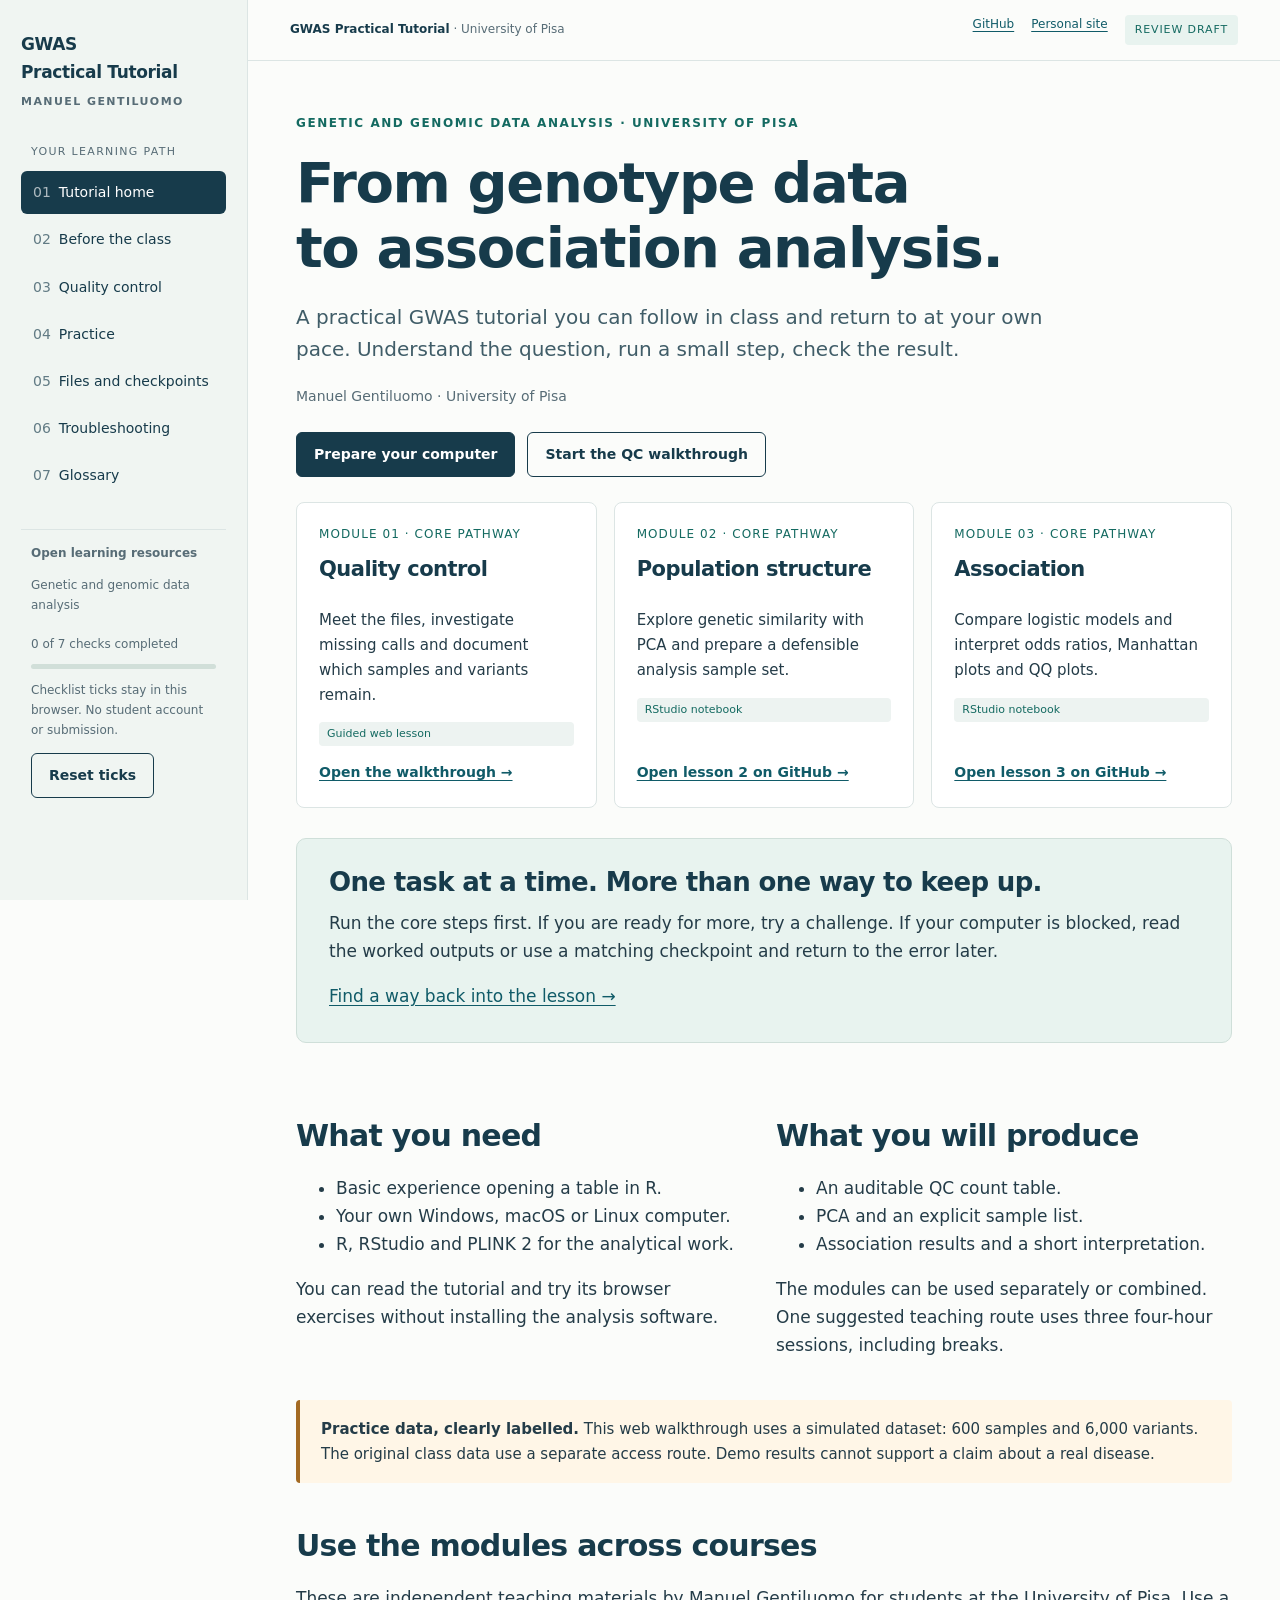
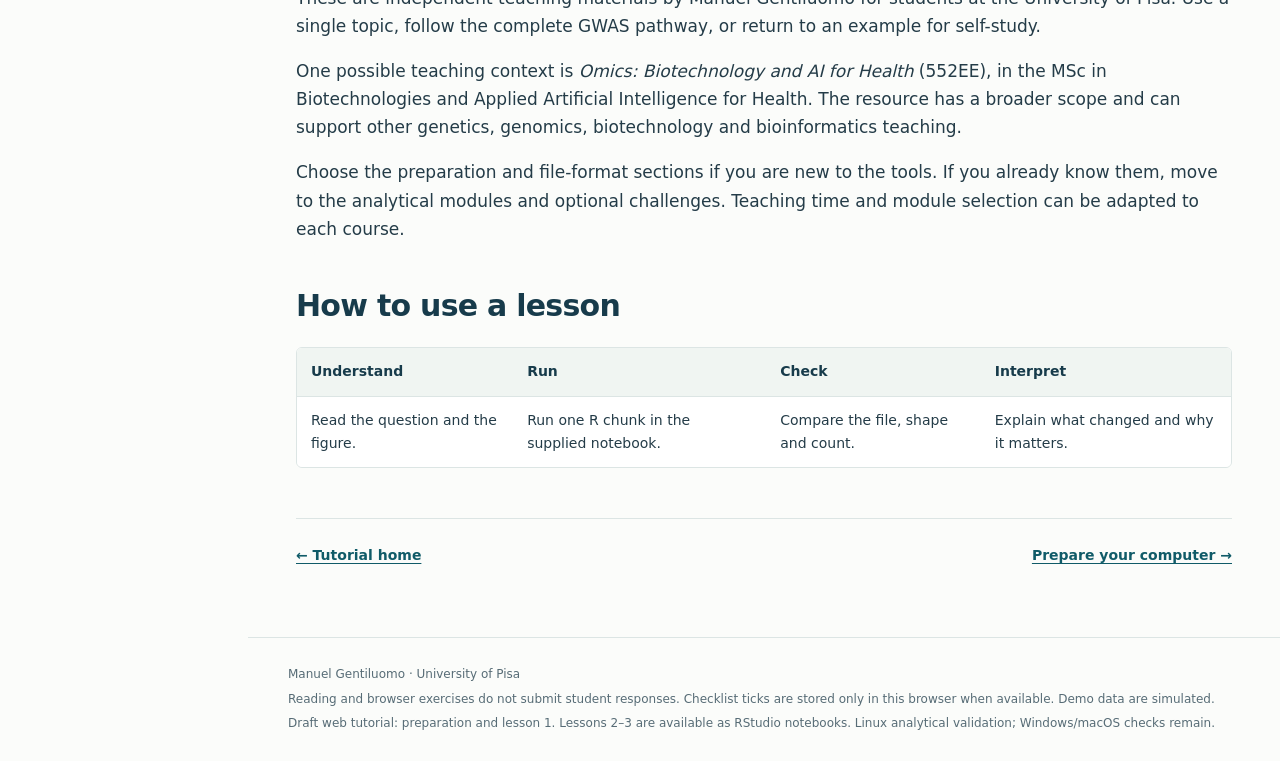
==== commit 3674170b: "Present GWAS tutorials as independent resources across UniPi courses" ====
--- a/tutorial/index.html
+++ b/tutorial/index.html
@@ -1,6 +1,6 @@
 <!doctype html>
 <html lang="en"><head><meta charset="utf-8"><meta name="viewport" content="width=device-width,initial-scale=1">
-<title>GWAS Practical Tutorial · Manuel Gentiluomo</title><meta name="description" content="Guided GWAS practical work for Omics: Biotechnology and AI for Health, course 552EE. Quality control, RStudio setup and simulated-data checkpoints.">
+<title>GWAS Practical Tutorial · Manuel Gentiluomo</title><meta name="description" content="Independent GWAS teaching materials by Manuel Gentiluomo for students across University of Pisa courses. Quality control, RStudio setup and simulated-data checkpoints.">
 <style>:root{--ink:#173b4b;--text:#243c48;--muted:#576c76;--paper:#fbfcfa;--line:#dce5e4;--mint:#e8f3ef;--teal:#146a61;--amber:#805017;--warm:#fff6e7;--nav:248px}*{box-sizing:border-box}html{scroll-behavior:smooth}body{margin:0;background:var(--paper);color:var(--text);font:17px/1.65 system-ui,-apple-system,BlinkMacSystemFont,"Segoe UI",sans-serif}a{color:#105b68;text-underline-offset:3px}button,input,textarea{font:inherit}button,a,input,summary{touch-action:manipulation}:focus-visible{outline:3px solid #b26720;outline-offset:4px}.skip{position:fixed;top:-100px;left:20px;z-index:10;background:white;padding:12px}.skip:focus{top:12px}.rail{position:fixed;inset:0 auto 0 0;width:var(--nav);background:#f0f5f2;border-right:1px solid var(--line);padding:30px 21px;overflow-y:auto;z-index:3}.brand{font-size:17px;font-weight:750;letter-spacing:-.02em;text-decoration:none;color:var(--ink);display:block}.brand small{display:block;font-size:11px;letter-spacing:.13em;font-weight:650;color:var(--muted);margin-top:7px}.rail-label{font-size:11px;text-transform:uppercase;letter-spacing:.12em;color:var(--muted);margin:32px 10px 10px}.nav-link{display:block;text-decoration:none;padding:10px 12px;border-radius:6px;margin:4px 0;font-size:14px;color:var(--ink)}.nav-link[aria-current=page]{background:var(--ink);color:white}.nav-link:hover{background:#dfeae5}.nav-link[aria-current=page]:hover{background:var(--ink)}.nav-number{opacity:.65;margin-right:8px}.rail-foot{font-size:12px;margin-top:32px;padding:14px 10px;border-top:1px solid var(--line);color:var(--muted)}.shell{margin-left:var(--nav)}.topbar{border-bottom:1px solid var(--line);padding:15px 42px;display:flex;align-items:center;justify-content:space-between;gap:15px;font-size:12px;color:var(--muted);background:rgba(251,252,250,.96)}.topbar strong{color:var(--ink);font-weight:600}.menu-button{display:none}.badge{font-size:11px;text-transform:uppercase;letter-spacing:.08em;background:var(--mint);color:var(--teal);padding:6px 10px;border-radius:4px;white-space:nowrap}main{max-width:1060px;padding:46px 48px 70px;margin:auto;min-height:85vh}h1,h2,h3{color:var(--ink);line-height:1.16;letter-spacing:-.025em}h1{font-size:clamp(33px,4.4vw,56px);margin:16px 0 20px;font-weight:650;max-width:830px}h2{font-size:30px;margin:46px 0 20px}h3{font-size:21px;margin:25px 0 13px}.eyebrow{font-size:12px;letter-spacing:.13em;text-transform:uppercase;color:var(--teal);font-weight:700}.lead{font-size:20px;line-height:1.6;max-width:760px;color:#405d68}.quiet{color:var(--muted);font-size:14px}.hero{padding:28px 32px 32px;background:var(--mint);border:1px solid #cfdfd9;border-radius:10px;margin:30px 0}.hero h2{margin:0 0 12px;font-size:26px}.hero p{margin-top:0}.actions{display:flex;gap:12px;flex-wrap:wrap;margin:24px 0 8px}.button{display:inline-block;border:1px solid var(--ink);padding:11px 17px;background:var(--ink);color:white;border-radius:6px;text-decoration:none;font-size:14px;font-weight:650;cursor:pointer;line-height:1.5}.button.secondary{background:transparent;color:var(--ink)}.button:hover{filter:brightness(1.12)}.cards{display:grid;grid-template-columns:repeat(3,1fr);gap:17px;margin:25px 0}.card{border:1px solid var(--line);background:white;padding:22px;border-radius:8px;display:flex;flex-direction:column}.card h3{margin:12px 0}.card p{font-size:15px}.card .card-link{margin-top:auto;padding-top:15px;font-size:14px;font-weight:650}.step-no{font-size:12px;text-transform:uppercase;letter-spacing:.09em;color:var(--teal)}.note,.check,.warning{padding:17px 21px;border-radius:4px;margin:24px 0;border-left:4px solid #4a7782;background:#edf3f5;font-size:15px}.check{background:var(--mint);border-color:var(--teal)}.warning{background:var(--warm);border-color:#a36a23}.note p,.check p,.warning p{margin:5px 0}.two-col{display:grid;grid-template-columns:1fr 1fr;gap:24px}.section-toc{border:1px solid var(--line);padding:20px 24px;border-radius:7px;columns:2;font-size:14px}.section-toc a{display:block;margin:7px 0}.step{border-top:1px solid var(--line);padding-top:12px;margin-top:48px;scroll-margin-top:25px}.step .step-no{display:block;margin-top:15px}.step h2{margin-top:9px}.codebox{position:relative;margin:18px 0}.codebox pre{margin:0;overflow:auto;padding:46px 20px 20px;background:#142e3a;color:#e4f1f1;border-radius:7px;max-height:490px;font:13px/1.8 ui-monospace,SFMono-Regular,Consolas,monospace}.code-label{position:absolute;top:10px;left:17px;text-transform:uppercase;font-size:10px;letter-spacing:.12em;color:#a9ccce}.copy-button{position:absolute;top:8px;right:10px;font-size:11px;line-height:1.4;padding:4px 9px;background:#274653;color:#fff;border:1px solid #60808c;border-radius:4px;cursor:pointer}.inline-code,code:not(pre code){background:#e9efec;padding:2px 5px;border-radius:3px;font-size:.88em;overflow-wrap:anywhere}pre code{background:none;padding:0;color:inherit}.table-wrap{overflow:auto;margin:24px 0;border:1px solid var(--line);border-radius:6px}table{width:100%;border-collapse:collapse;background:white;font-size:14px}caption{text-align:left;background:#edf3ef;font-size:13px;padding:10px 14px;font-weight:650}th,td{text-align:left;padding:12px 14px;border-bottom:1px solid var(--line);vertical-align:top}th{background:#f0f5f2;font-weight:650;color:var(--ink)}tr:last-child td{border-bottom:0}.mono{font-family:ui-monospace,SFMono-Regular,Consolas,monospace;font-size:12px}.figure{background:white;border:1px solid var(--line);padding:18px;border-radius:7px;margin:25px 0}.figure img{display:block;width:100%;height:auto}.figure figcaption{font-size:13px;color:var(--muted);padding:12px 7px 0}.figure svg{display:block;width:100%;height:auto}details{border:1px solid var(--line);border-radius:6px;margin:14px 0;background:white}summary{padding:15px 18px;font-size:15px;font-weight:650;cursor:pointer;color:var(--ink)}.detail-body{padding:0 19px 18px;font-size:15px}details[open] summary{border-bottom:1px solid var(--line);margin-bottom:15px}.quiz{padding:23px;background:white;border:1px solid var(--line);border-radius:7px;margin:20px 0}.quiz fieldset{border:0;padding:0;margin:0}.quiz legend{font-weight:650;font-size:17px;margin-bottom:14px}.quiz label{display:block;padding:8px;border-radius:4px}.quiz label:hover{background:#f0f5f2}.quiz input{margin-right:9px}.feedback{margin:15px 0 0;font-size:15px}.feedback:empty{display:none}.interactive{padding:25px;border:1px solid #c7ddd4;border-radius:8px;background:#f0f7f3;margin:25px 0}.interactive label{display:block;font-size:15px;font-weight:650}.interactive input[type=range]{width:100%;accent-color:var(--teal);margin:24px 0}.metric-row{display:grid;grid-template-columns:1fr 1fr;gap:20px}.metric strong{font-size:34px;font-weight:650;display:block;line-height:1.4;color:var(--ink)}.metric span{font-size:13px;color:var(--muted)}.checklist{list-style:none;padding:0}.checklist li{margin:12px 0}.checklist label{display:flex;gap:12px;align-items:flex-start;font-size:15px}.checklist input{margin-top:7px;accent-color:var(--teal)}.os-buttons{display:flex;gap:8px;flex-wrap:wrap;margin:20px 0}.os-buttons button{padding:10px 17px;border-radius:5px;border:1px solid #9ebbb3;background:white;font-size:14px;cursor:pointer;color:var(--ink)}.os-buttons button[aria-pressed=true]{background:var(--ink);border-color:var(--ink);color:white}.os-panel{padding:18px 22px;background:#eef4f0;border-radius:6px}.os-panel h3{margin-top:0}.package-list{display:grid;gap:12px}.package{border:1px solid var(--line);background:white;padding:19px;border-radius:6px;display:grid;grid-template-columns:1fr auto;align-items:center;gap:15px}.package h3{font-size:17px;margin:0 0 5px}.package p{font-size:13px;margin:0}.page[hidden],[hidden]{display:none!important}.progress-wrap{margin-top:20px;font-size:12px}.progress-track{height:5px;background:#d1dfd9;border-radius:5px;margin:9px 0}.progress-bar{height:5px;background:var(--teal);border-radius:5px;width:0}.page-end{display:flex;justify-content:space-between;flex-wrap:wrap;gap:15px;border-top:1px solid var(--line);margin-top:50px;padding-top:25px}.page-end a{font-size:14px;font-weight:650}.footer{border-top:1px solid var(--line);padding:22px 40px;font-size:12px;color:var(--muted)}.footer p{margin:5px 0}.toast{position:fixed;bottom:22px;left:50%;transform:translateX(-50%);background:var(--ink);color:white;padding:12px 20px;border-radius:6px;font-size:14px;z-index:7;max-width:90vw}.file-family{display:grid;grid-template-columns:repeat(3,1fr);gap:12px;margin:25px 0}.file-tile{padding:20px;background:white;border:1px solid var(--line);border-top:4px solid var(--teal);border-radius:5px}.file-tile strong{display:block;font-size:25px;color:var(--ink)}.file-tile p{font-size:14px;margin-bottom:0}.download-small{font-size:14px}.header-links{display:flex;gap:17px}.answer-space{width:100%;min-height:120px;border:1px solid #a5bcb6;border-radius:5px;padding:12px;background:#fff}.no-js{background:var(--warm);padding:20px}.pill{display:inline-block;padding:3px 8px;background:#edf3f1;font-size:11px;border-radius:4px;color:var(--teal)}@media(max-width:1100px){:root{--nav:220px}main{padding:32px}.topbar{padding:14px 30px}.cards{gap:12px}.card{padding:17px}}@media(max-width:800px){.rail{display:none}.rail.open{display:block;width:260px;box-shadow:0 0 0 100vmax #142e3a55}.shell{margin-left:0}.menu-button{display:inline-block;border:1px solid var(--line);border-radius:4px;background:white;padding:7px 10px;color:var(--ink);font-size:13px}.topbar{padding:12px 18px}.topbar .course-subtitle{display:none}main{padding:29px 20px 50px}.cards{grid-template-columns:1fr}.card{padding:21px}.card .card-link{padding-top:5px}.two-col{grid-template-columns:1fr}.hero{padding:24px}.section-toc{columns:1}.file-family{grid-template-columns:1fr}.file-tile strong{font-size:21px}.package{grid-template-columns:1fr}.package .button{justify-self:start}.header-links{gap:10px}.header-links a{font-size:11px}.footer{padding:20px}h2{font-size:27px}.lead{font-size:18px}}@media print{.rail,.topbar,.copy-button,.page-end,.footer,.os-buttons{display:none}.shell{margin-left:0}main{max-width:none;padding:0}.page{display:block!important;break-before:page}.page:first-child{break-before:auto}pre{white-space:pre-wrap!important;max-height:none!important}.figure,.quiz,.note,.check{break-inside:avoid}details .detail-body{display:block}body{font-size:11pt;background:white}.actions{display:none}.hero{background:white}}
 
 main:focus-visible{outline:none}
@@ -8,25 +8,25 @@
 @media(prefers-reduced-motion:reduce){html{scroll-behavior:auto}}
 </style></head><body>
 <a class="skip" href="#main-content">Skip to content</a>
-<aside class="rail" id="course-navigation"><a class="brand" href="#home">GWAS<br>Practical Tutorial<small>MANUEL GENTILUOMO</small></a><p class="rail-label">Your learning path</p><nav aria-label="Course navigation"><a class="nav-link" href="#home"><span class="nav-number">01</span>Course home</a><a class="nav-link" href="#setup"><span class="nav-number">02</span>Before the class</a><a class="nav-link" href="#qc"><span class="nav-number">03</span>Quality control</a><a class="nav-link" href="#practice"><span class="nav-number">04</span>Practice</a><a class="nav-link" href="#downloads"><span class="nav-number">05</span>Files and checkpoints</a><a class="nav-link" href="#help"><span class="nav-number">06</span>Troubleshooting</a><a class="nav-link" href="#glossary"><span class="nav-number">07</span>Glossary</a></nav>
-<div class="rail-foot"><strong>Omics · 552EE</strong><p>Biotechnology and AI for Health</p><div class="progress-wrap"><span id="progress-text"></span><div class="progress-track"><div class="progress-bar"></div></div><p id="progress-note"></p><button type="button" class="button secondary" id="reset-progress">Reset ticks</button></div></div></aside>
-<div class="shell"><header class="topbar"><div><button type="button" class="menu-button" aria-controls="course-navigation" aria-expanded="false">Menu</button> <strong>Omics: Biotechnology and AI for Health</strong><span class="course-subtitle"> · University of Pisa</span></div><div class="header-links"><a href="https://github.com/mgentiluomo/GWAS_training_session/tree/course/2026-guided-training">GitHub</a><a href="https://www.manuelgentiluomo.it/">Personal site</a><span class="badge">Review draft</span></div></header>
-<main id="main-content" tabindex="-1"><noscript><p class="no-js">JavaScript is off. All written lessons remain below; the slider and interactive feedback need JavaScript. Download links require a connection.</p></noscript><article class="page" id="home" data-page="home" data-title="Course home">
-<span class="eyebrow">Omics · Course 552EE · University of Pisa</span>
+<aside class="rail" id="course-navigation"><a class="brand" href="#home">GWAS<br>Practical Tutorial<small>MANUEL GENTILUOMO</small></a><p class="rail-label">Your learning path</p><nav aria-label="Course navigation"><a class="nav-link" href="#home"><span class="nav-number">01</span>Tutorial home</a><a class="nav-link" href="#setup"><span class="nav-number">02</span>Before the class</a><a class="nav-link" href="#qc"><span class="nav-number">03</span>Quality control</a><a class="nav-link" href="#practice"><span class="nav-number">04</span>Practice</a><a class="nav-link" href="#downloads"><span class="nav-number">05</span>Files and checkpoints</a><a class="nav-link" href="#help"><span class="nav-number">06</span>Troubleshooting</a><a class="nav-link" href="#glossary"><span class="nav-number">07</span>Glossary</a></nav>
+<div class="rail-foot"><strong>Open learning resources</strong><p>Genetic and genomic data analysis</p><div class="progress-wrap"><span id="progress-text"></span><div class="progress-track"><div class="progress-bar"></div></div><p id="progress-note"></p><button type="button" class="button secondary" id="reset-progress">Reset ticks</button></div></div></aside>
+<div class="shell"><header class="topbar"><div><button type="button" class="menu-button" aria-controls="course-navigation" aria-expanded="false">Menu</button> <strong>GWAS Practical Tutorial</strong><span class="course-subtitle"> · University of Pisa</span></div><div class="header-links"><a href="https://github.com/mgentiluomo/GWAS_training_session/tree/course/2026-guided-training">GitHub</a><a href="https://www.manuelgentiluomo.it/">Personal site</a><span class="badge">Review draft</span></div></header>
+<main id="main-content" tabindex="-1"><noscript><p class="no-js">JavaScript is off. All written lessons remain below; the slider and interactive feedback need JavaScript. Download links require a connection.</p></noscript><article class="page" id="home" data-page="home" data-title="Tutorial home">
+<span class="eyebrow">Genetic and genomic data analysis · University of Pisa</span>
 <h1>From genotype data<br>to association analysis.</h1>
 <p class="lead">A practical GWAS tutorial you can follow in class and return to at your own pace. Understand the question, run a small step, check the result.</p>
-<p class="quiet">Manuel Gentiluomo · MSc in Biotechnologies and Applied Artificial Intelligence for Health</p>
+<p class="quiet">Manuel Gentiluomo · University of Pisa</p>
 <div class="actions"><a class="button" href="#setup">Prepare your computer</a><a class="button secondary" href="#qc">Start the QC walkthrough</a></div>
 <div class="cards">
-<article class="card"><span class="step-no">Lesson 01 · 4 hours</span><h3>Quality control</h3><p>Meet the files, investigate missing calls and document which samples and variants remain.</p><span class="pill">Guided web lesson</span><a class="card-link" href="#qc">Open the walkthrough →</a></article>
-<article class="card"><span class="step-no">Lesson 02 · 4 hours</span><h3>Population structure</h3><p>Explore genetic similarity with PCA and prepare a defensible analysis sample set.</p><span class="pill">RStudio notebook</span><a class="card-link" href="https://github.com/mgentiluomo/GWAS_training_session/blob/course/2026-guided-training/lessons/02_population_structure.Rmd">Open lesson 2 on GitHub →</a></article>
-<article class="card"><span class="step-no">Lesson 03 · 4 hours</span><h3>Association</h3><p>Compare logistic models and interpret odds ratios, Manhattan plots and QQ plots.</p><span class="pill">RStudio notebook</span><a class="card-link" href="https://github.com/mgentiluomo/GWAS_training_session/blob/course/2026-guided-training/lessons/03_association.Rmd">Open lesson 3 on GitHub →</a></article>
+<article class="card"><span class="step-no">Module 01 · Core pathway</span><h3>Quality control</h3><p>Meet the files, investigate missing calls and document which samples and variants remain.</p><span class="pill">Guided web lesson</span><a class="card-link" href="#qc">Open the walkthrough →</a></article>
+<article class="card"><span class="step-no">Module 02 · Core pathway</span><h3>Population structure</h3><p>Explore genetic similarity with PCA and prepare a defensible analysis sample set.</p><span class="pill">RStudio notebook</span><a class="card-link" href="https://github.com/mgentiluomo/GWAS_training_session/blob/course/2026-guided-training/lessons/02_population_structure.Rmd">Open lesson 2 on GitHub →</a></article>
+<article class="card"><span class="step-no">Module 03 · Core pathway</span><h3>Association</h3><p>Compare logistic models and interpret odds ratios, Manhattan plots and QQ plots.</p><span class="pill">RStudio notebook</span><a class="card-link" href="https://github.com/mgentiluomo/GWAS_training_session/blob/course/2026-guided-training/lessons/03_association.Rmd">Open lesson 3 on GitHub →</a></article>
 </div>
 <div class="hero"><h2>One task at a time. More than one way to keep up.</h2><p>Run the core steps first. If you are ready for more, try a challenge. If your computer is blocked, read the worked outputs or use a matching checkpoint and return to the error later.</p><a href="#help">Find a way back into the lesson →</a></div>
-<div class="two-col"><section><h2>What you need</h2><ul><li>Basic experience opening a table in R.</li><li>Your own Windows, macOS or Linux computer.</li><li>R, RStudio and PLINK 2 for the analytical work.</li></ul><p>You can read the tutorial and try its browser exercises without installing the analysis software.</p></section><section><h2>What you will produce</h2><ul><li>An auditable QC count table.</li><li>PCA and an explicit sample list.</li><li>Association results and a short interpretation.</li></ul><p>The three practical sessions are approximately four hours each, including breaks.</p></section></div>
+<div class="two-col"><section><h2>What you need</h2><ul><li>Basic experience opening a table in R.</li><li>Your own Windows, macOS or Linux computer.</li><li>R, RStudio and PLINK 2 for the analytical work.</li></ul><p>You can read the tutorial and try its browser exercises without installing the analysis software.</p></section><section><h2>What you will produce</h2><ul><li>An auditable QC count table.</li><li>PCA and an explicit sample list.</li><li>Association results and a short interpretation.</li></ul><p>The modules can be used separately or combined. One suggested teaching route uses three four-hour sessions, including breaks.</p></section></div>
 <div class="warning"><strong>Practice data, clearly labelled.</strong> This web walkthrough uses a simulated dataset: 600 samples and 6,000 variants. The original class data use a separate access route. Demo results cannot support a claim about a real disease.</div>
-<h2>How to use a lesson</h2><div class="table-wrap"><table><thead><tr><th scope="col">Understand</th><th scope="col">Run</th><th scope="col">Check</th><th scope="col">Interpret</th></tr></thead><tbody><tr><td>Read the question and the figure.</td><td>Run one R chunk in the supplied notebook.</td><td>Compare the file, shape and count.</td><td>Explain what changed and why it matters.</td></tr></tbody></table></div>
-<div class="page-end"><a href="#home">← Course home</a><a href="#setup">Prepare your computer →</a></div>
+<h2>Use the modules across courses</h2><p>These are independent teaching materials by Manuel Gentiluomo for students at the University of Pisa. Use a single topic, follow the complete GWAS pathway, or return to an example for self-study.</p><p>One possible teaching context is <em>Omics: Biotechnology and AI for Health</em> (552EE), in the MSc in Biotechnologies and Applied Artificial Intelligence for Health. The resource has a broader scope and can support other genetics, genomics, biotechnology and bioinformatics teaching.</p><p>Choose the preparation and file-format sections if you are new to the tools. If you already know them, move to the analytical modules and optional challenges. Teaching time and module selection can be adapted to each course.</p><h2>How to use a lesson</h2><div class="table-wrap"><table><thead><tr><th scope="col">Understand</th><th scope="col">Run</th><th scope="col">Check</th><th scope="col">Interpret</th></tr></thead><tbody><tr><td>Read the question and the figure.</td><td>Run one R chunk in the supplied notebook.</td><td>Compare the file, shape and count.</td><td>Explain what changed and why it matters.</td></tr></tbody></table></div>
+<div class="page-end"><a href="#home">← Tutorial home</a><a href="#setup">Prepare your computer →</a></div>
 </article><article class="page" id="setup" data-page="setup" data-title="Before the class">
 <span class="eyebrow">Before the class</span><h1>A working starting point.</h1>
 <p class="lead">Keep your computer in your preferred language. We use explicit file conventions and a single RStudio project.</p>
@@ -59,8 +59,8 @@
 <ul class="checklist"><li><label><input type="checkbox" data-progress="ready-plink"><span>PLINK 2 reports a working version.</span></label></li></ul>
 <ul class="checklist"><li><label><input type="checkbox" data-progress="ready-data"><span>The demo BED/BIM/FAM set is present and preflight passes.</span></label></li></ul>
 <ul class="checklist"><li><label><input type="checkbox" data-progress="ready-panes"><span>I can distinguish the R console, terminal and notebook editor.</span></label></li></ul>
-<div class="page-end"><a href="#home">← Course home</a><a href="#qc">Open quality control →</a></div>
-</article><article class="page" id="qc" data-page="qc" data-title="Quality control"><span class="eyebrow">Lesson 01 · Core walkthrough · 4 hours</span><h1>Quality control.<br>Keep track of every decision.</h1>
+<div class="page-end"><a href="#home">← Tutorial home</a><a href="#qc">Open quality control →</a></div>
+</article><article class="page" id="qc" data-page="qc" data-title="Quality control"><span class="eyebrow">Module 01 · Core walkthrough</span><h1>Quality control.<br>Keep track of every decision.</h1>
 <p class="lead">Before testing association, ask whether the genotype data are sufficiently complete and whether the samples fit the planned analysis.</p>
 <p>Open <code>lessons/01_quality_control.Rmd</code> in RStudio. Read this page alongside it. Run one chunk at a time; the web page itself does not run R or PLINK.</p>
 <nav class="section-toc" aria-label="Quality control steps"><a href="#qc-start">1. Start a clean session</a><a href="#qc-files">2. Understand the files</a><a href="#qc-baseline">3. Establish the baseline</a><a href="#qc-missing">4. Inspect missingness</a><a href="#qc-filter">5. Filter and count</a><a href="#qc-het">6. Review heterozygosity</a><a href="#qc-related">7. Review relatedness</a><a href="#qc-finish">8. Save the checkpoint</a></nav><section class="step" id="qc-start"><span class="step-no">Step 01</span><h2>Start a clean session.</h2><p>Open the project and restart R. Use the notebook’s Run button if keyboard shortcuts differ on your keyboard. The first chunk loads the shared helpers and checks the matching genotype files.</p><div class="codebox"><span class="code-label">R · run in RStudio</span><button class="copy-button" type="button" aria-label="Copy this code block">Copy</button><pre><code>root &lt;- if (file.exists(&quot;R/course.R&quot;)) &quot;.&quot; else &quot;..&quot;
@@ -106,7 +106,7 @@
 run_plink(cfg, c(&quot;--bfile&quot;, maf, &quot;--keep&quot;, paste0(king, &quot;.king.cutoff.in.id&quot;),
                 &quot;--make-bed&quot;, &quot;--out&quot;, final))
 record_counts(cfg, final, &quot;05_unrelated&quot;)
-read.delim(file.path(cfg$qc, &quot;sample_variant_counts.tsv&quot;))</code></pre></div><div class="check"><strong>Check:</strong> the demo finishes with 592 samples and 5920 variants. Two simulated duplicate pairs lead to two exclusions. Apply the retained <em>sample</em> list to all QC-passing variants, rather than keeping only the LD-pruned markers.</div><details><summary>How would sample selection change in a research study?</summary><div class="detail-body"><p>Call quality, phenotype completeness and the study design can affect which relative should be retained. A mixed-model strategy may instead accommodate related observations. The automatic teaching subset is not a universal sample-priority rule.</p></div></details></section><section class="step" id="qc-finish"><span class="step-no">Step 08</span><h2>Save a checkpoint you can explain.</h2><div class="table-wrap"><table><caption>Verified output for the default simulated walkthrough</caption><thead><tr><th scope="col">Stage</th><th scope="col">Samples</th><th scope="col">Variants</th></tr></thead><tbody><tr><td>01_autosomes</td><td>600</td><td>6000</td></tr><tr><td>02_geno</td><td>600</td><td>5970</td></tr><tr><td>03_mind</td><td>594</td><td>5970</td></tr><tr><td>04_maf</td><td>594</td><td>5920</td></tr><tr><td>05_unrelated</td><td>592</td><td>5920</td></tr></tbody></table></div><p>Your checkpoint is <code>qc_final.bed/.bim/.fam</code>, alongside the prepared metadata, phenotype file and count table. Lesson 2 reloads these files; it does not require a saved R workspace.</p><a class="button secondary" href="https://raw.githubusercontent.com/mgentiluomo/GWAS_training_session/course/2026-guided-training/tutorial/downloads/qc_final.zip" download>Download the lesson 2 starting checkpoint</a><h3>Before moving on</h3><p>Explain why the sample count decreases at the relatedness step while the variant count remains the same. Then name the file you would inspect if the counts did not match your prediction.</p><details><summary>Compare your explanation</summary><div class="detail-body"><p>The KING cutoff supplies a retained-sample list. It is applied to the full MAF-filtered set, so relatives can be removed without intentionally discarding its variants. Inspect the PLINK log and sample/variant count table; counts alone do not validate every QC decision.</p></div></details><ul class="checklist"><li><label><input type="checkbox" data-progress="qc-checkpoint"><span>I have a complete final genotype set and can account for the exclusions.</span></label></li></ul><div class="hero"><h2>Ready for population structure.</h2><p>Next, use the QC-passing data to calculate PCs, inspect structure and prepare an explicit analysis sample list.</p><a class="button" href="https://github.com/mgentiluomo/GWAS_training_session/blob/course/2026-guided-training/lessons/02_population_structure.Rmd">Open the PCA notebook</a></div></section><div class="page-end"><a href="#setup">← Preparation</a><a href="#practice">Practice and explain →</a></div></article><article class="page" id="practice" data-page="practice" data-title="Practice"><span class="eyebrow">Lesson 01 · Practice</span><h1>Make the decisions yours.</h1>
+read.delim(file.path(cfg$qc, &quot;sample_variant_counts.tsv&quot;))</code></pre></div><div class="check"><strong>Check:</strong> the demo finishes with 592 samples and 5920 variants. Two simulated duplicate pairs lead to two exclusions. Apply the retained <em>sample</em> list to all QC-passing variants, rather than keeping only the LD-pruned markers.</div><details><summary>How would sample selection change in a research study?</summary><div class="detail-body"><p>Call quality, phenotype completeness and the study design can affect which relative should be retained. A mixed-model strategy may instead accommodate related observations. The automatic teaching subset is not a universal sample-priority rule.</p></div></details></section><section class="step" id="qc-finish"><span class="step-no">Step 08</span><h2>Save a checkpoint you can explain.</h2><div class="table-wrap"><table><caption>Verified output for the default simulated walkthrough</caption><thead><tr><th scope="col">Stage</th><th scope="col">Samples</th><th scope="col">Variants</th></tr></thead><tbody><tr><td>01_autosomes</td><td>600</td><td>6000</td></tr><tr><td>02_geno</td><td>600</td><td>5970</td></tr><tr><td>03_mind</td><td>594</td><td>5970</td></tr><tr><td>04_maf</td><td>594</td><td>5920</td></tr><tr><td>05_unrelated</td><td>592</td><td>5920</td></tr></tbody></table></div><p>Your checkpoint is <code>qc_final.bed/.bim/.fam</code>, alongside the prepared metadata, phenotype file and count table. Lesson 2 reloads these files; it does not require a saved R workspace.</p><a class="button secondary" href="https://raw.githubusercontent.com/mgentiluomo/GWAS_training_session/course/2026-guided-training/tutorial/downloads/qc_final.zip" download>Download the lesson 2 starting checkpoint</a><h3>Before moving on</h3><p>Explain why the sample count decreases at the relatedness step while the variant count remains the same. Then name the file you would inspect if the counts did not match your prediction.</p><details><summary>Compare your explanation</summary><div class="detail-body"><p>The KING cutoff supplies a retained-sample list. It is applied to the full MAF-filtered set, so relatives can be removed without intentionally discarding its variants. Inspect the PLINK log and sample/variant count table; counts alone do not validate every QC decision.</p></div></details><ul class="checklist"><li><label><input type="checkbox" data-progress="qc-checkpoint"><span>I have a complete final genotype set and can account for the exclusions.</span></label></li></ul><div class="hero"><h2>Ready for population structure.</h2><p>Next, use the QC-passing data to calculate PCs, inspect structure and prepare an explicit analysis sample list.</p><a class="button" href="https://github.com/mgentiluomo/GWAS_training_session/blob/course/2026-guided-training/lessons/02_population_structure.Rmd">Open the PCA notebook</a></div></section><div class="page-end"><a href="#setup">← Preparation</a><a href="#practice">Practice and explain →</a></div></article><article class="page" id="practice" data-page="practice" data-title="Practice"><span class="eyebrow">Module 01 · Practice</span><h1>Make the decisions yours.</h1>
 <p class="lead">Predict first. Run a separate comparison if you can. Use the explanation only after you have tried.</p>
 <h2>1. Call rate is not missingness</h2><p>A new sample has a call rate of 94%. A protocol keeps samples with missingness at most 0.08. Does it pass this criterion? Show the conversion.</p><details><summary>Reveal a worked explanation</summary><div class="detail-body"><p>Its missing fraction is <code>1 − 0.94 = 0.06</code>, or 6%. It passes the 8% missingness criterion. This says nothing about whether it passes other QC criteria.</p></div></details><h2>2. A stricter cutoff</h2><p>Before running a new command, predict what reducing <code>mind</code> from 0.10 to 0.05 can do to the retained sample set for the same input. Use a new output prefix such as <code>03_mind_stricter</code>; do not overwrite the core result.</p><details><summary>A hint, without running it</summary><div class="detail-body"><p>The same input and denominator are essential. Ask whether a sample failing the original rule could pass a more restrictive version of that rule.</p></div></details><details><summary>Reveal the reasoning</summary><div class="detail-body"><p>The number retained cannot increase for the same fixed input, though it may stay equal. The exact difference depends on the data. Repeating the whole pipeline can change other estimates, so separate the one-step comparison from a complete rerun.</p></div></details><h2>3. The mixed file set</h2><p>A BED file downloaded yesterday is combined with a BIM from another release. The names match and both files open. What would you check before running QC?</p><details><summary>Reveal the reasoning</summary><div class="detail-body"><p>Check provenance and release, sample/variant order, dimensions and the BED signature/expected byte count. Equal dimensions alone cannot prove that the biological records are matched. Obtain a known matching set rather than relabelling files to bypass a check.</p></div></details><h2>4. A problematic import</h2><p>An exported file has header <code>FID;IID;Age</code> and a value <code>24,5</code>. Explain why renaming it to <code>.tsv</code> is insufficient. What information is needed before conversion?</p><details><summary>Reveal the reasoning</summary><div class="detail-body"><p>Renaming does not change delimiters, decimal marks or encoding. Confirm the documented semicolon separator, decimal comma, missing-value coding, text encoding and identifier handling, then import with those settings and validate a new canonical output. Do not replace all commas blindly.</p></div></details><h2>Write your QC note</h2><p>In five sentences, name the data mode and starting dimensions, explain two filtering choices, give the final dimensions, identify a diagnostic needing review and state one limitation of this walkthrough. Keep your note in your own lab notebook.</p><ul class="checklist"><li><label><input type="checkbox" data-progress="qc-interpretation"><span>I have written a QC interpretation, including a limitation.</span></label></li></ul><div class="note">This page does not submit answers or collect student records. Checklist ticks can remain in this browser; exercise responses are not saved or sent.</div><div class="page-end"><a href="#qc">← Quality control</a><a href="#downloads">Files and checkpoints →</a></div></article><article class="page" id="downloads" data-page="downloads" data-title="Files and checkpoints"><span class="eyebrow">Files and checkpoints</span><h1>The right files<br>for the right step.</h1>
 <p class="lead">Every package below contains simulated data only. Extract it into the project root and preserve its internal folders.</p>
@@ -131,8 +131,8 @@
 <a href="https://github.com/mgentiluomo/GWAS_training_session/blob/course/2026-guided-training/docs/data.md">Read original-data access and coding instructions →</a>
 <div class="page-end"><a href="#practice">← Practice</a><a href="#help">Troubleshooting →</a></div></article><article class="page" id="help" data-page="help" data-title="Troubleshooting"><span class="eyebrow">Troubleshooting</span><h1>Keep the first error.<br>Find a way back in.</h1>
 <p class="lead">A technical problem does not need to end your participation. You can read the examples, interpret outputs and rejoin from a matching checkpoint.</p>
-<div class="hero"><h2>When a chunk stops</h2><ol><li>Do not run later chunks yet.</li><li>Read the first error, not just the last line.</li><li>Inspect the input or log named in that message.</li><li>Use the relevant check below, or a checkpoint if the class is moving on.</li></ol></div><details><summary>R cannot open R/course.R</summary><div class="detail-body"><p>Open the complete RStudio project. In the console, <code>file.exists("config.R")</code> should be TRUE. Do not move the notebook into a separate folder or translate folder names by hand.</p></div></details><details><summary>PLINK 2 was not found</summary><div class="detail-body"><p>Extract the executable from its ZIP and place it directly in <code>bin/</code>: plink2.exe on Windows, plink2 on macOS/Linux. A PLINK 1.9 executable is not sufficient. Confirm that the build matches your OS and CPU.</p></div></details><details><summary>A downloaded program cannot execute</summary><div class="detail-body"><p>Check CPU architecture, file permissions and the operating system’s normal approval process for a trusted official download. On macOS/Linux, <code>Sys.chmod("bin/plink2", "0755")</code> grants executable permission to that file. Do not disable security globally.</p></div></details><details><summary>BED header or size does not match</summary><div class="detail-body"><p>Check whether a login webpage was saved instead of binary data. Confirm that BED, BIM and FAM are from the same release. Obtain the matching set; do not rename unrelated files to pass the check.</p></div></details><details><summary>The table has one column, or a number is rejected</summary><div class="detail-body"><p>Check the actual delimiter, decimal mark and text encoding. Course metadata are UTF-8 TSV with decimal points. A semicolon CSV or decimal comma needs a documented separate import. Avoid an Excel open-and-resave round trip on analytical inputs.</p></div></details><details><summary>Sample IDs are duplicated or do not match</summary><div class="detail-body"><p>Inspect the FID/IID pairs as text, including initial zeros. Resolve the data provenance. Do not join by row number or discard an identifier to force a match.</p></div></details><details><summary>A file exists but a variable is not found</summary><div class="detail-body"><p>Files on disk and objects in R memory are different. Start with the notebook’s setup chunk. If restoring an intermediate package, run the path-variable setup on the Downloads page, then execute the next individual step.</p></div></details><details><summary>My count differs from the example</summary><div class="detail-body"><p>Confirm demo mode, the original seed, filtering order and settings. Check the count table and the first differing PLINK log. The published numbers are for the default simulation, not the original study or an intentionally modified exercise.</p></div></details><details><summary>A path with spaces or other alphabets fails</summary><div class="detail-body"><p>The course constructs and quotes paths, but platform verification is still needed. Preserve your original copy and try a short writable project location, such as C:/gwas_training on Windows or a gwas_training folder in your home directory. Rerun preflight and retain its report.</p></div></details><details><summary>Knit fails but individual chunks work</summary><div class="detail-body"><p>The analytical code and HTML rendering have different dependencies. Run <code>source("scripts/install_packages.R")</code> and check knitr, rmarkdown and Pandoc. RStudio normally includes Pandoc. Continue reading this web tutorial while resolving the preview.</p></div></details><h2>Rejoin the lesson</h2><p>Download a checkpoint for the same data mode, restore its complete file set and record which results were supplied. You can then interpret the next step with the class and return to the original error later.</p><div class="actions"><a class="button" href="#downloads">Choose a checkpoint</a><a class="button secondary" href="#qc">Read the worked walkthrough</a></div><div class="page-end"><a href="#downloads">← Files and checkpoints</a><a href="#glossary">Glossary →</a></div></article><article class="page" id="glossary" data-page="glossary" data-title="Glossary"><span class="eyebrow">Quick reference</span><h1>A small glossary<br>for the practical work.</h1><div class="table-wrap"><table><thead><tr><th scope="col">Term</th><th scope="col">Meaning</th></tr></thead><tbody><tr><td>Genotype</td><td>The observed alleles for one sample at one position.</td></tr><tr><td>FID / IID</td><td>The identifier pair used to match samples across files.</td></tr><tr><td>Call rate</td><td>The fraction of successfully called genotypes: one minus missingness.</td></tr><tr><td>MAF</td><td>Minor allele frequency in the samples used for the estimate.</td></tr><tr><td>LD</td><td>Association between alleles at different loci; linked SNPs can carry correlated information.</td></tr><tr><td>LD pruning</td><td>Selecting an approximately independent subset for an analysis such as PCA.</td></tr><tr><td>Heterozygosity</td><td>The presence of two different alleles at a diploid locus.</td></tr><tr><td>KING kinship</td><td>An estimate of genetic relationship; duplicates are near 0.5 on this scale.</td></tr><tr><td>HWE</td><td>A population-genetic expectation for genotype proportions; departures need contextual interpretation.</td></tr><tr><td>PCA / PC</td><td>Principal component analysis and the components summarizing genetic variation.</td></tr><tr><td>Covariate</td><td>An additional predictor, such as age or a PC, included in a statistical model.</td></tr><tr><td>OR</td><td>Odds ratio per extra copy of the counted allele in an additive logistic model.</td></tr><tr><td>A1</td><td>The counted allele reported by the association output; do not assume it is always the minor allele.</td></tr><tr><td>Confidence interval</td><td>A range expressing uncertainty under the model’s assumptions.</td></tr><tr><td>p-value</td><td>Under the null model, the probability of a statistic at least as extreme as observed.</td></tr><tr><td>Checkpoint</td><td>A matching set of saved files from a defined stage, not a guarantee of scientific validity.</td></tr></tbody></table></div><p><a href="https://github.com/mgentiluomo/GWAS_training_session/blob/course/2026-guided-training/docs/glossary.md">Open the extended repository glossary →</a></p><h2>Reference documentation</h2><ul><li><a href="https://www.cog-genomics.org/plink/2.0/filter">PLINK filtering</a></li><li><a href="https://www.cog-genomics.org/plink/2.0/basic_stats">PLINK quality-control statistics</a></li><li><a href="https://www.cog-genomics.org/plink/2.0/distance">KING kinship</a></li><li><a href="https://stat.ethz.ch/R-manual/R-devel/library/utils/html/read.table.html">R file delimiters and decimal marks</a></li></ul><div class="page-end"><a href="#help">← Troubleshooting</a><a href="#home">Course home →</a></div></article></main>
-<footer class="footer"><p>Manuel Gentiluomo · University of Pisa · Omics, 552EE</p><p>Reading and browser exercises do not submit student responses. Checklist ticks are stored only in this browser when available. Demo data are simulated.</p><p>Draft web tutorial: preparation and lesson 1. Lessons 2–3 are available as RStudio notebooks. Linux analytical validation; Windows/macOS checks remain.</p></footer></div>
+<div class="hero"><h2>When a chunk stops</h2><ol><li>Do not run later chunks yet.</li><li>Read the first error, not just the last line.</li><li>Inspect the input or log named in that message.</li><li>Use the relevant check below, or a checkpoint if the class is moving on.</li></ol></div><details><summary>R cannot open R/course.R</summary><div class="detail-body"><p>Open the complete RStudio project. In the console, <code>file.exists("config.R")</code> should be TRUE. Do not move the notebook into a separate folder or translate folder names by hand.</p></div></details><details><summary>PLINK 2 was not found</summary><div class="detail-body"><p>Extract the executable from its ZIP and place it directly in <code>bin/</code>: plink2.exe on Windows, plink2 on macOS/Linux. A PLINK 1.9 executable is not sufficient. Confirm that the build matches your OS and CPU.</p></div></details><details><summary>A downloaded program cannot execute</summary><div class="detail-body"><p>Check CPU architecture, file permissions and the operating system’s normal approval process for a trusted official download. On macOS/Linux, <code>Sys.chmod("bin/plink2", "0755")</code> grants executable permission to that file. Do not disable security globally.</p></div></details><details><summary>BED header or size does not match</summary><div class="detail-body"><p>Check whether a login webpage was saved instead of binary data. Confirm that BED, BIM and FAM are from the same release. Obtain the matching set; do not rename unrelated files to pass the check.</p></div></details><details><summary>The table has one column, or a number is rejected</summary><div class="detail-body"><p>Check the actual delimiter, decimal mark and text encoding. Course metadata are UTF-8 TSV with decimal points. A semicolon CSV or decimal comma needs a documented separate import. Avoid an Excel open-and-resave round trip on analytical inputs.</p></div></details><details><summary>Sample IDs are duplicated or do not match</summary><div class="detail-body"><p>Inspect the FID/IID pairs as text, including initial zeros. Resolve the data provenance. Do not join by row number or discard an identifier to force a match.</p></div></details><details><summary>A file exists but a variable is not found</summary><div class="detail-body"><p>Files on disk and objects in R memory are different. Start with the notebook’s setup chunk. If restoring an intermediate package, run the path-variable setup on the Downloads page, then execute the next individual step.</p></div></details><details><summary>My count differs from the example</summary><div class="detail-body"><p>Confirm demo mode, the original seed, filtering order and settings. Check the count table and the first differing PLINK log. The published numbers are for the default simulation, not the original study or an intentionally modified exercise.</p></div></details><details><summary>A path with spaces or other alphabets fails</summary><div class="detail-body"><p>The course constructs and quotes paths, but platform verification is still needed. Preserve your original copy and try a short writable project location, such as C:/gwas_training on Windows or a gwas_training folder in your home directory. Rerun preflight and retain its report.</p></div></details><details><summary>Knit fails but individual chunks work</summary><div class="detail-body"><p>The analytical code and HTML rendering have different dependencies. Run <code>source("scripts/install_packages.R")</code> and check knitr, rmarkdown and Pandoc. RStudio normally includes Pandoc. Continue reading this web tutorial while resolving the preview.</p></div></details><h2>Rejoin the lesson</h2><p>Download a checkpoint for the same data mode, restore its complete file set and record which results were supplied. You can then interpret the next step with the class and return to the original error later.</p><div class="actions"><a class="button" href="#downloads">Choose a checkpoint</a><a class="button secondary" href="#qc">Read the worked walkthrough</a></div><div class="page-end"><a href="#downloads">← Files and checkpoints</a><a href="#glossary">Glossary →</a></div></article><article class="page" id="glossary" data-page="glossary" data-title="Glossary"><span class="eyebrow">Quick reference</span><h1>A small glossary<br>for the practical work.</h1><div class="table-wrap"><table><thead><tr><th scope="col">Term</th><th scope="col">Meaning</th></tr></thead><tbody><tr><td>Genotype</td><td>The observed alleles for one sample at one position.</td></tr><tr><td>FID / IID</td><td>The identifier pair used to match samples across files.</td></tr><tr><td>Call rate</td><td>The fraction of successfully called genotypes: one minus missingness.</td></tr><tr><td>MAF</td><td>Minor allele frequency in the samples used for the estimate.</td></tr><tr><td>LD</td><td>Association between alleles at different loci; linked SNPs can carry correlated information.</td></tr><tr><td>LD pruning</td><td>Selecting an approximately independent subset for an analysis such as PCA.</td></tr><tr><td>Heterozygosity</td><td>The presence of two different alleles at a diploid locus.</td></tr><tr><td>KING kinship</td><td>An estimate of genetic relationship; duplicates are near 0.5 on this scale.</td></tr><tr><td>HWE</td><td>A population-genetic expectation for genotype proportions; departures need contextual interpretation.</td></tr><tr><td>PCA / PC</td><td>Principal component analysis and the components summarizing genetic variation.</td></tr><tr><td>Covariate</td><td>An additional predictor, such as age or a PC, included in a statistical model.</td></tr><tr><td>OR</td><td>Odds ratio per extra copy of the counted allele in an additive logistic model.</td></tr><tr><td>A1</td><td>The counted allele reported by the association output; do not assume it is always the minor allele.</td></tr><tr><td>Confidence interval</td><td>A range expressing uncertainty under the model’s assumptions.</td></tr><tr><td>p-value</td><td>Under the null model, the probability of a statistic at least as extreme as observed.</td></tr><tr><td>Checkpoint</td><td>A matching set of saved files from a defined stage, not a guarantee of scientific validity.</td></tr></tbody></table></div><p><a href="https://github.com/mgentiluomo/GWAS_training_session/blob/course/2026-guided-training/docs/glossary.md">Open the extended repository glossary →</a></p><h2>Reference documentation</h2><ul><li><a href="https://www.cog-genomics.org/plink/2.0/filter">PLINK filtering</a></li><li><a href="https://www.cog-genomics.org/plink/2.0/basic_stats">PLINK quality-control statistics</a></li><li><a href="https://www.cog-genomics.org/plink/2.0/distance">KING kinship</a></li><li><a href="https://stat.ethz.ch/R-manual/R-devel/library/utils/html/read.table.html">R file delimiters and decimal marks</a></li></ul><div class="page-end"><a href="#help">← Troubleshooting</a><a href="#home">Tutorial home →</a></div></article></main>
+<footer class="footer"><p>Manuel Gentiluomo · University of Pisa</p><p>Reading and browser exercises do not submit student responses. Checklist ticks are stored only in this browser when available. Demo data are simulated.</p><p>Draft web tutorial: preparation and lesson 1. Lessons 2–3 are available as RStudio notebooks. Linux analytical validation; Windows/macOS checks remain.</p></footer></div>
 <div id="toast" class="toast" role="status" hidden></div>
 <script type="application/json" id="sample-missingness-data">[0.203167, 0.203167, 0.202167, 0.202667, 0.2035, 0.2035, 0.00433333, 0.0045, 0.00266667, 0.00366667, 0.0035, 0.00266667, 0.0045, 0.0035, 0.00333333, 0.0035, 0.00433333, 0.00433333, 0.00416667, 0.00283333, 0.0045, 0.0035, 0.004, 0.00333333, 0.00416667, 0.0035, 0.0035, 0.003, 0.003, 0.00483333, 0.00333333, 0.00533333, 0.005, 0.00366667, 0.00466667, 0.00466667, 0.00433333, 0.003, 0.005, 0.00416667, 0.00433333, 0.00216667, 0.004, 0.0025, 0.0035, 0.00316667, 0.0045, 0.00283333, 0.00466667, 0.00433333, 0.004, 0.00416667, 0.00533333, 0.00333333, 0.00433333, 0.003, 0.00416667, 0.00416667, 0.00433333, 0.004, 0.00466667, 0.00533333, 0.00316667, 0.004, 0.00283333, 0.00316667, 0.004, 0.00316667, 0.0025, 0.00466667, 0.00416667, 0.00383333, 0.00233333, 0.00266667, 0.00366667, 0.00333333, 0.00183333, 0.00233333, 0.004, 0.0045, 0.00333333, 0.00416667, 0.00516667, 0.0055, 0.00333333, 0.00433333, 0.00366667, 0.003, 0.00316667, 0.00366667, 0.004, 0.0045, 0.00466667, 0.0035, 0.00333333, 0.00466667, 0.00533333, 0.00316667, 0.00333333, 0.00516667, 0.0055, 0.00516667, 0.00316667, 0.00383333, 0.00333333, 0.004, 0.00416667, 0.0025, 0.00316667, 0.00266667, 0.004, 0.00366667, 0.00316667, 0.005, 0.004, 0.003, 0.0035, 0.00316667, 0.00283333, 0.00366667, 0.005, 0.00466667, 0.00366667, 0.00283333, 0.0045, 0.00483333, 0.00416667, 0.0025, 0.00466667, 0.00433333, 0.00566667, 0.00316667, 0.00366667, 0.00316667, 0.00266667, 0.00416667, 0.0035, 0.004, 0.004, 0.003, 0.00233333, 0.00483333, 0.00483333, 0.004, 0.00383333, 0.0035, 0.00316667, 0.004, 0.00333333, 0.0045, 0.004, 0.00366667, 0.00533333, 0.00333333, 0.00383333, 0.0045, 0.0035, 0.00433333, 0.004, 0.004, 0.00333333, 0.0045, 0.0035, 0.0035, 0.00333333, 0.00416667, 0.00483333, 0.0045, 0.00533333, 0.0035, 0.003, 0.004, 0.004, 0.00366667, 0.00316667, 0.00433333, 0.00216667, 0.00466667, 0.00316667, 0.002, 0.0035, 0.003, 0.0035, 0.00383333, 0.004, 0.00433333, 0.00433333, 0.00433333, 0.00366667, 0.00333333, 0.00583333, 0.00316667, 0.00333333, 0.00316667, 0.0045, 0.004, 0.00416667, 0.00366667, 0.00433333, 0.00416667, 0.0045, 0.00266667, 0.0035, 0.00316667, 0.00516667, 0.003, 0.00266667, 0.0035, 0.004, 0.00333333, 0.00333333, 0.00533333, 0.003, 0.00433333, 0.0035, 0.00366667, 0.00383333, 0.00416667, 0.00316667, 0.0035, 0.005, 0.00366667, 0.00316667, 0.00416667, 0.004, 0.00516667, 0.00383333, 0.004, 0.0025, 0.0045, 0.00416667, 0.00333333, 0.00316667, 0.00216667, 0.004, 0.00366667, 0.00233333, 0.004, 0.00283333, 0.004, 0.0045, 0.00516667, 0.00533333, 0.00333333, 0.003, 0.0035, 0.00333333, 0.00516667, 0.005, 0.00333333, 0.0025, 0.00383333, 0.00366667, 0.00366667, 0.0035, 0.00366667, 0.00366667, 0.00316667, 0.00516667, 0.00483333, 0.00416667, 0.00433333, 0.00316667, 0.00316667, 0.00466667, 0.005, 0.00433333, 0.00383333, 0.005, 0.00316667, 0.0045, 0.004, 0.00483333, 0.00383333, 0.0045, 0.00416667, 0.003, 0.003, 0.00316667, 0.005, 0.00466667, 0.00483333, 0.00483333, 0.00333333, 0.00416667, 0.00366667, 0.003, 0.00283333, 0.00366667, 0.00366667, 0.00283333, 0.00233333, 0.005, 0.00316667, 0.00466667, 0.0045, 0.00366667, 0.005, 0.004, 0.00233333, 0.00233333, 0.00416667, 0.00366667, 0.00433333, 0.004, 0.00466667, 0.00266667, 0.004, 0.00266667, 0.00466667, 0.0025, 0.0045, 0.004, 0.00383333, 0.00483333, 0.00333333, 0.00383333, 0.00333333, 0.00316667, 0.00366667, 0.00233333, 0.00283333, 0.00433333, 0.00316667, 0.00416667, 0.004, 0.0025, 0.004, 0.0035, 0.00416667, 0.003, 0.00266667, 0.00233333, 0.00316667, 0.0035, 0.0035, 0.0025, 0.004, 0.00333333, 0.0035, 0.004, 0.00383333, 0.00316667, 0.00383333, 0.0045, 0.00266667, 0.0045, 0.0035, 0.004, 0.00466667, 0.0045, 0.00283333, 0.0045, 0.00416667, 0.00466667, 0.005, 0.0045, 0.004, 0.00416667, 0.0035, 0.00283333, 0.004, 0.00383333, 0.00266667, 0.0045, 0.00383333, 0.00316667, 0.004, 0.00433333, 0.004, 0.00283333, 0.004, 0.005, 0.00383333, 0.004, 0.005, 0.0045, 0.00483333, 0.00366667, 0.005, 0.00383333, 0.003, 0.004, 0.0045, 0.004, 0.00383333, 0.00416667, 0.00416667, 0.00433333, 0.00466667, 0.005, 0.00566667, 0.00333333, 0.00516667, 0.00466667, 0.00416667, 0.0045, 0.00316667, 0.00433333, 0.00383333, 0.0025, 0.003, 0.00416667, 0.00316667, 0.00383333, 0.00433333, 0.00416667, 0.00316667, 0.00333333, 0.00366667, 0.003, 0.004, 0.00416667, 0.004, 0.004, 0.00366667, 0.00416667, 0.00533333, 0.005, 0.00333333, 0.00216667, 0.004, 0.00316667, 0.0045, 0.00466667, 0.00416667, 0.0035, 0.00333333, 0.00533333, 0.00516667, 0.00266667, 0.00383333, 0.00433333, 0.005, 0.00533333, 0.00333333, 0.004, 0.004, 0.0035, 0.00366667, 0.003, 0.00266667, 0.00433333, 0.0035, 0.00333333, 0.00266667, 0.0045, 0.00533333, 0.00533333, 0.00516667, 0.003, 0.00416667, 0.00333333, 0.00383333, 0.00433333, 0.00283333, 0.00366667, 0.00383333, 0.002, 0.00266667, 0.0035, 0.00483333, 0.00216667, 0.00466667, 0.004, 0.00416667, 0.00466667, 0.00383333, 0.00383333, 0.00566667, 0.00383333, 0.00333333, 0.00316667, 0.005, 0.00383333, 0.0035, 0.00316667, 0.00416667, 0.0035, 0.00233333, 0.00383333, 0.00466667, 0.00383333, 0.00416667, 0.00433333, 0.0045, 0.00433333, 0.00533333, 0.00283333, 0.0035, 0.00433333, 0.0025, 0.00433333, 0.003, 0.00383333, 0.00433333, 0.0045, 0.00333333, 0.00133333, 0.00366667, 0.00566667, 0.00266667, 0.004, 0.00433333, 0.00483333, 0.00366667, 0.00433333, 0.00316667, 0.0035, 0.0025, 0.00333333, 0.003, 0.00416667, 0.00583333, 0.00316667, 0.0045, 0.00366667, 0.003, 0.00383333, 0.00483333, 0.00533333, 0.003, 0.00283333, 0.00433333, 0.00433333, 0.00416667, 0.00333333, 0.004, 0.00266667, 0.00383333, 0.00466667, 0.005, 0.003, 0.00316667, 0.00433333, 0.0035, 0.00483333, 0.00316667, 0.004, 0.0035, 0.003, 0.00183333, 0.00316667, 0.00433333, 0.003, 0.00516667, 0.004, 0.00366667, 0.0055, 0.00366667, 0.00316667, 0.00466667, 0.0035, 0.0035, 0.00466667, 0.003, 0.00316667, 0.00266667, 0.00333333, 0.003, 0.004, 0.00433333, 0.003, 0.00333333, 0.00516667, 0.00466667, 0.00483333, 0.00366667, 0.003, 0.003, 0.00366667, 0.00366667, 0.0025, 0.00333333, 0.00566667, 0.00466667, 0.005, 0.0035, 0.0045, 0.004, 0.0045, 0.00483333, 0.00516667, 0.004, 0.0025, 0.00366667, 0.0035, 0.00233333, 0.00333333, 0.00416667, 0.00333333, 0.00483333, 0.00366667, 0.00533333, 0.003, 0.00366667, 0.0045, 0.00366667, 0.00516667, 0.00383333]</script><script>(() => {
   'use strict';
@@ -240,7 +240,7 @@
     });
   });
   const checklist = [...document.querySelectorAll('[data-progress]')];
-  const progressKey = 'gwas-552ee-qc-progress-v1';
+  const progressKey = 'gwas-tutorial-qc-progress-v1';
   let storageAvailable = true;
   try {
     const stored = JSON.parse(localStorage.getItem(progressKey) || '{}');
